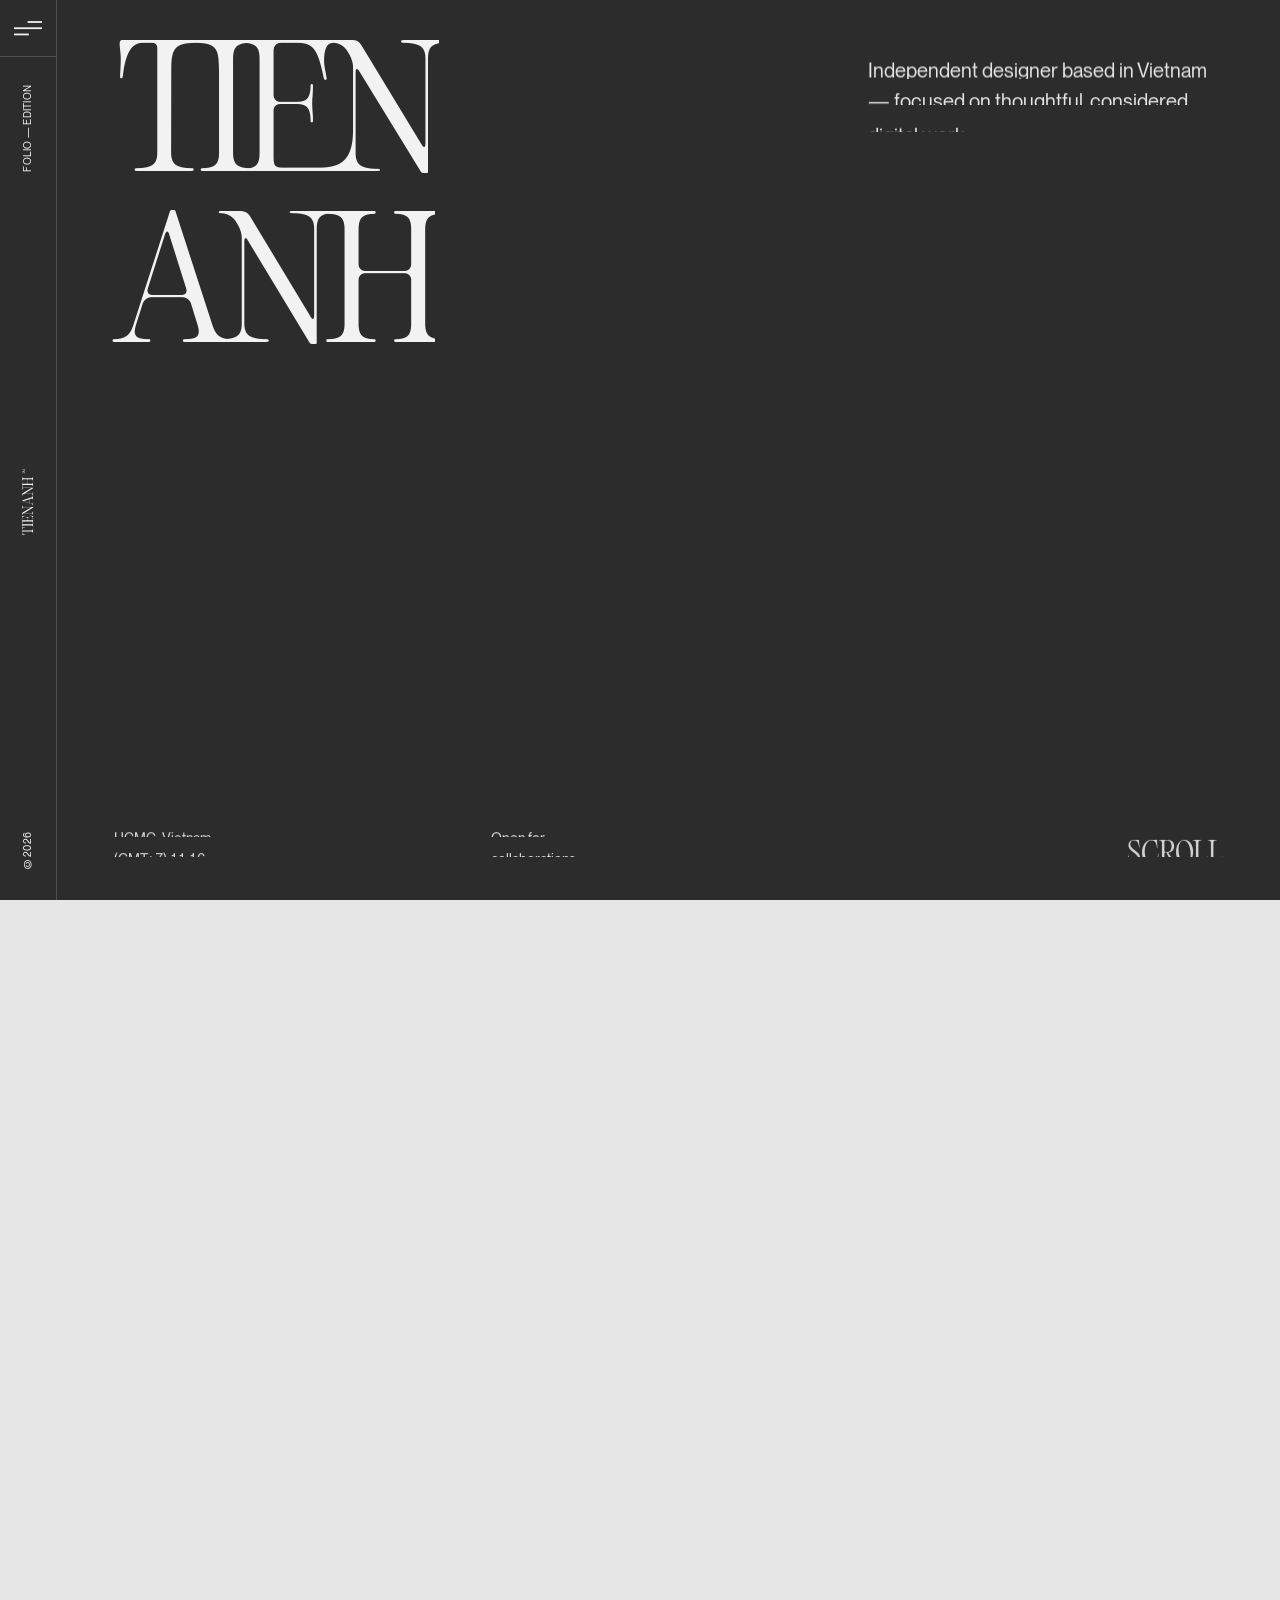
==== index.html @ 70df1e2d "Initial commit: Tien Anh monochrome portfolio" ====
<!DOCTYPE html><html lang="en"> <head><meta charset="UTF-8"><meta name="viewport" content="width=device-width"><link rel="icon" type="image/png" href="/_astro/favicon.Dzio11Ed.png"><meta name="description" content="Independent designer crafting digital products, brand experiences, and thoughtful interactions."><meta property="og:title" content="Tien Anh ─ Independent Designer"><meta property="og:description" content="Independent designer crafting digital products, brand experiences, and thoughtful interactions."><meta property="og:image" content="/_astro/social-share.6vvvIo3Z.png"><meta property="og:type" content="website"><meta name="twitter:card" content="summary_large_image"><meta name="twitter:title" content="Tien Anh ─ Independent Designer"><meta name="twitter:description" content="Independent designer crafting digital products, brand experiences, and thoughtful interactions."><meta name="twitter:image" content="/_astro/social-share.6vvvIo3Z.png"><meta name="generator" content="Astro v6.3.1"><title>Tien Anh ─ Independent Designer</title><script>
      if ("scrollRestoration" in history) {
        history.scrollRestoration = "manual";
      }
      window.scrollTo(0, 0);
    </script><style>@media(min-width:768px){[data-astro-cid-p35cuy7o][data-work-image]{will-change:transform,opacity}[data-astro-cid-p35cuy7o][data-work-item-arrow]{transform:translate(calc(-1 * var(--scale)),calc(1 * var(--scale))) scale(.6);transform-origin:left bottom;transition:opacity .3s ease-out,transform .45s cubic-bezier(.22,1,.36,1);will-change:transform,opacity}[data-astro-cid-p35cuy7o][data-work-item-index]:is(:hover,:focus-within) [data-astro-cid-p35cuy7o][data-work-item-arrow]{opacity:1!important;transform:translate(0) scale(1)}}[data-section=loading] [data-name-line-text]>.word:first-child{margin:-.18em -.24em -.24em -.18em;padding:.18em .24em .24em .18em}
</style>
<link rel="stylesheet" href="/_astro/global.BvueZpQ-.css">
<style>@media(min-width:768px)and (max-width:1024px)and (orientation:portrait){.tablet-orientation-notice[data-astro-cid-ggzamrjs]{display:flex}}
</style></head> <body class="overflow-x-hidden antialiased"> <!-- Figma Header - Mobile 390×64 (node 1366:1935); desktop rail unchanged at md: --><header class="fixed z-[110] opacity-0 inset-x-0 top-0 flex w-full flex-row items-center justify-between border-b border-(--header-border) bg-(--header-bg) text-(--header-text) px-5 py-4 md:inset-x-auto md:inset-y-0 md:left-0 md:right-auto md:bottom-0 md:w-16 md:flex-col md:items-center md:justify-start md:px-0 md:py-0 md:border-b-0 md:border-r" style="--header-bg: transparent; --header-text: #f2f2f2; --header-border: #505050" data-intro-header aria-label="Global site header"> <div class="pointer-events-none absolute -bottom-px left-0 z-10 h-px w-full origin-left bg-[#8A8178] will-change-transform md:top-0 md:bottom-auto md:h-dvh md:w-[calc(0.3_*_var(--scale))] md:origin-top" data-header-scroll-progress aria-hidden="true"></div> <a href="/" class="block w-15 shrink-0 text-(--header-text) md:hidden" aria-label="Back to home"> <svg class="block w-full" viewBox="0 0 60 27" fill="none" xmlns="http://www.w3.org/2000/svg"> <path d="M55.0061 1.0515C54.9777 0.987125 54.9386 0.954936 54.889 0.954936C54.8464 0.954936 54.8251 0.987125 54.8251 1.0515V3.62661C54.8251 4.03434 54.8854 4.30973 55.0061 4.45279C55.1339 4.5887 55.3255 4.65665 55.5811 4.65665C55.645 4.65665 55.6769 4.68169 55.6769 4.73176C55.6769 4.79614 55.645 4.82833 55.5811 4.82833C55.4178 4.82833 55.2439 4.8176 55.0593 4.79614C54.9032 4.78183 54.7931 4.77468 54.7292 4.77468C54.6653 4.77468 54.5482 4.78183 54.3779 4.79614C54.2004 4.8176 54.03 4.82833 53.8667 4.82833C53.8029 4.82833 53.7709 4.79614 53.7709 4.73176C53.7709 4.67454 53.8029 4.64592 53.8667 4.64592C54.1294 4.64592 54.3211 4.57797 54.4417 4.44206C54.5695 4.30615 54.6334 4.03434 54.6334 3.62661V0.997854C54.6334 0.718884 54.5908 0.522175 54.5056 0.407726C54.4275 0.293276 54.2891 0.236051 54.0904 0.236051L52.8445 0.236051C52.6813 0.236051 52.5996 0.346925 52.5996 0.56867V3.61588C52.5925 4.0236 52.6635 4.299 52.8126 4.44206C52.9688 4.57797 53.203 4.64592 53.5154 4.64592C53.5934 4.64592 53.6325 4.67454 53.6325 4.73176C53.6325 4.79614 53.5934 4.82833 53.5154 4.82833C53.3166 4.82833 53.1036 4.8176 52.8765 4.79614C52.6067 4.78183 52.4293 4.77468 52.3441 4.77468H52.2483C52.1418 4.77468 51.9324 4.78183 51.62 4.79614C51.2793 4.81044 51.0308 4.8176 50.8747 4.8176C50.7824 4.8176 50.7362 4.78898 50.7362 4.73176C50.7362 4.67454 50.7788 4.64592 50.864 4.64592C51.2402 4.64592 51.5171 4.57797 51.6946 4.44206C51.872 4.299 51.9608 4.0236 51.9608 3.61588V0.56867C51.9608 0.461374 51.9395 0.379114 51.8969 0.321889C51.8543 0.264664 51.7904 0.236051 51.7052 0.236051L50.9385 0.236051C50.7256 0.236051 50.5659 0.343348 50.4594 0.55794C50.36 0.772532 50.2606 1.13376 50.1612 1.64163C50.1541 1.71316 50.1187 1.74893 50.0548 1.74893C50.0122 1.74893 49.9944 1.70243 50.0015 1.60944L50.0228 1.38412C50.037 1.26967 50.0512 1.10873 50.0654 0.901288L50.0548 0.504292C50.0477 0.439914 50.0441 0.350501 50.0441 0.236051C50.0441 0.178827 50.0583 0.128755 50.0867 0.0858367C50.1151 0.0357653 50.1541 0.0107297 50.2038 0.0107297C50.2535 0.0107297 50.3423 0.0178831 50.47 0.0321891C50.6262 0.0464955 50.7753 0.0536484 50.9173 0.0536484L54.9954 0.0536484C55.1019 0.0536484 55.1871 0.0751082 55.251 0.118027C55.322 0.153792 55.3788 0.232476 55.4214 0.354078L56.795 3.92704C56.8021 3.96281 56.8304 3.98069 56.8801 3.98069C56.9156 3.98069 56.944 3.96638 56.9653 3.93777L58.4454 0.332619C58.4951 0.21817 58.5377 0.143062 58.5732 0.107297C58.6158 0.0715315 58.6832 0.0536484 58.7755 0.0536484L58.9458 0.0536484C59.0168 0.0536484 59.1659 0.0464955 59.3931 0.0321891C59.5634 0.0107297 59.7338 0 59.9042 0C59.9397 0 59.9645 0.00715298 59.9787 0.0214594C59.9929 0.0286124 60 0.0500713 60 0.0858367C60 0.143061 59.9716 0.171674 59.9148 0.171674C59.6522 0.171674 59.457 0.243205 59.3292 0.386266C59.2085 0.522175 59.1482 0.793992 59.1482 1.20172V3.62661C59.1482 4.03434 59.2085 4.30973 59.3292 4.45279C59.457 4.5887 59.6522 4.65665 59.9148 4.65665C59.9716 4.65665 60 4.68169 60 4.73176C60 4.76753 59.9929 4.79256 59.9787 4.80687C59.9645 4.82117 59.9397 4.82833 59.9042 4.82833C59.7409 4.82833 59.567 4.8176 59.3824 4.79614C59.1553 4.78183 59.0097 4.77468 58.9458 4.77468H58.7009C58.63 4.77468 58.4809 4.78183 58.2537 4.79614C58.0834 4.8176 57.913 4.82833 57.7426 4.82833C57.7071 4.82833 57.6823 4.82117 57.6681 4.80687C57.6539 4.79256 57.6468 4.76753 57.6468 4.73176C57.6468 4.67454 57.6752 4.64592 57.732 4.64592C57.9946 4.64592 58.1863 4.57797 58.307 4.44206C58.4347 4.30615 58.4986 4.03434 58.4986 3.62661V1.0515C58.4986 0.994278 58.4809 0.965666 58.4454 0.965666C58.4099 0.965666 58.378 0.994278 58.3496 1.0515L56.7311 4.91416C56.7098 4.97139 56.6707 5 56.6139 5C56.5642 5 56.5287 4.97139 56.5075 4.91416L55.0061 1.0515Z" fill="currentColor"></path> <path d="M6.208 25.824Q4.832 25.920 3.488 25.920Q3.200 25.920 3.088 25.856Q2.976 25.792 2.976 25.632Q2.976 25.376 3.456 25.376Q5.504 25.376 6.496 24.768Q7.488 24.160 7.488 22.336L7.488 1.664Q7.488 1.152 7.232 0.880Q6.976 0.608 6.528 0.608L4.544 0.608Q2.848 0.608 1.920 2.256Q0.992 3.904 0.640 7.072Q0.608 7.328 0.544 7.440Q0.480 7.552 0.320 7.552Q0.160 7.552 0.128 7.440Q0.096 7.328 0.096 7.072Q0.096 6.752 0.160 5.728Q0.224 4.512 0.224 3.712Q0.224 2.912 0.064 1.632Q0.000 0.928 0.000 0.768Q0.000 0.000 0.480 0.000Q0.896 0.000 1.792 0.064Q3.520 0.160 3.808 0.160L13.920 0.160Q14.208 0.160 15.936 0.064Q16.832 0.000 17.248 0.000Q17.728 0.000 17.728 0.768Q17.728 0.928 17.664 1.632Q17.504 2.912 17.504 3.712Q17.504 4.512 17.568 5.728Q17.632 6.752 17.632 7.072L17.632 7.232Q17.632 7.552 17.408 7.552Q17.248 7.552 17.184 7.440Q17.120 7.328 17.088 7.072Q16.736 3.904 15.824 2.256Q14.912 0.608 13.216 0.608L11.232 0.608Q10.784 0.608 10.528 0.880Q10.272 1.152 10.272 1.664L10.240 22.336Q10.240 24.160 11.216 24.784Q12.192 25.408 14.272 25.408Q14.528 25.408 14.624 25.456Q14.720 25.504 14.720 25.664Q14.720 25.792 14.608 25.856Q14.496 25.920 14.240 25.920Q12.896 25.920 11.456 25.824Q9.792 25.760 9.184 25.760L8.544 25.760Q7.936 25.760 6.208 25.824Z" fill="currentColor"></path> <path d="M17.440 25.376Q18.912 25.376 19.824 24.800Q20.736 24.224 21.280 22.496L28.544 -0.128Q28.672 -0.352 28.864 -0.352L29.312 -0.352Q29.568 -0.352 29.632 -0.128L36.960 22.496Q37.504 24.224 38.352 24.800Q39.200 25.376 40.544 25.376Q40.704 25.376 40.768 25.424Q40.832 25.472 40.832 25.632Q40.832 25.920 40.512 25.920Q39.680 25.920 38.816 25.824Q37.664 25.760 37.312 25.760L36.000 25.760Q35.488 25.760 33.952 25.824Q32.704 25.920 31.552 25.920Q31.296 25.920 31.200 25.856Q31.104 25.792 31.104 25.632Q31.104 25.376 31.520 25.376Q32.928 25.376 33.600 25.056Q34.272 24.736 34.272 23.840Q34.272 23.360 34.016 22.496L32.736 18.368Q32.576 17.792 32.064 17.424Q31.552 17.056 30.976 17.056L24.896 17.056Q24.288 17.056 23.792 17.424Q23.296 17.792 23.104 18.368L21.792 22.496Q21.536 23.360 21.536 23.840Q21.536 24.736 22.192 25.056Q22.848 25.376 24.256 25.376Q24.480 25.376 24.560 25.424Q24.640 25.472 24.640 25.632Q24.640 25.920 24.224 25.920Q23.648 25.920 22.432 25.856Q21.472 25.760 20.480 25.760Q19.680 25.760 18.912 25.856Q17.888 25.920 17.472 25.920Q17.280 25.920 17.200 25.856Q17.120 25.792 17.120 25.632Q17.120 25.376 17.440 25.376ZM24.064 15.680Q24.064 16.096 24.336 16.336Q24.608 16.576 25.088 16.576L30.816 16.576Q31.296 16.576 31.568 16.336Q31.840 16.096 31.840 15.680Q31.840 15.552 31.776 15.296L28.384 4.512Q28.256 3.936 27.968 3.936Q27.744 3.936 27.552 4.512L24.128 15.296Z" fill="currentColor"></path> </svg> </a> <button id="menu-toggle" type="button" disabled class="flex shrink-0 cursor-pointer items-center justify-center outline-none enabled:hover:opacity-80 md:h-16 md:w-full md:border-b md:border-(--header-border)" aria-expanded="false" aria-controls="fullscreen-menu" aria-label="Open menu"> <svg class="size-8" viewBox="0 0 32 32" fill="none" xmlns="http://www.w3.org/2000/svg" aria-hidden="true"> <rect y="15" width="32" height="2" fill="currentColor"></rect> <rect data-menu-icon-bar="lower" x="0" y="22" width="16" height="2" fill="currentColor"></rect> <rect data-menu-icon-bar="upper" x="16" y="8" width="16" height="2" fill="currentColor"></rect> </svg> </button> <div class="hidden flex-1 flex-col items-center justify-between py-6 md:flex md:py-8"> <p class="vt-rl vt-reading-up text-[calc(1_*_var(--scale))] uppercase tracking-wide md:text-[calc(1.1_*_var(--scale))]">
Folio — Edition
</p> <a href="/" class="block w-[calc(1.33_*_var(--scale))] shrink-0 text-(--header-text)" aria-label="Back to home"> <svg class="block w-full" viewBox="0 0 14 79" fill="none" xmlns="http://www.w3.org/2000/svg"> <path d="M1.1866 2.9957C1.11582 3.02764 1.10295 3.10428 1.1866 3.10428L2.73084 3.10428C3.25201 3.10428 3.34853 2.93182 3.34853 2.65078C3.34853 2.61245 3.3614 2.5933 3.39357 2.5933C3.43861 2.5933 3.45148 2.61245 3.45148 2.65078C3.45148 2.80408 3.42574 3.01486 3.41931 3.16177C3.42574 3.31507 3.45148 3.52585 3.45148 3.67915C3.45148 3.71747 3.43861 3.73664 3.39357 3.73664C3.3614 3.73664 3.3421 3.71747 3.3421 3.67915C3.3421 3.3981 3.25201 3.21926 2.73084 3.21926L1.15443 3.21926C0.819843 3.21926 0.697591 3.30229 0.697591 3.54501L0.697591 4.29234C0.697591 4.39454 0.774803 4.43925 0.897055 4.43925L2.7244 4.43925C3.24558 4.44564 3.3421 4.22846 3.3421 3.88993C3.3421 3.83883 3.35496 3.81968 3.39357 3.81968C3.43218 3.81968 3.45148 3.83883 3.45148 3.88993C3.45148 4.1071 3.41931 4.4137 3.41931 4.59255L3.41931 4.65003C3.41931 4.86081 3.44504 5.21851 3.44504 5.47401C3.44504 5.53149 3.43218 5.55704 3.39357 5.55704C3.35496 5.55704 3.3421 5.53149 3.3421 5.48039C3.3421 5.0716 3.24558 4.82249 2.7244 4.82249L0.897055 4.82249C0.774803 4.82249 0.697591 4.8736 0.697591 4.97579L0.697591 5.43568C0.697591 5.71673 1.00644 5.79977 1.54049 5.90197C1.58553 5.90835 1.60483 5.92751 1.60483 5.96584C1.60483 5.99777 1.57909 6.00416 1.52118 5.99778C1.37963 5.985 1.25738 5.96584 1.09652 5.95945C0.942095 5.95945 0.80054 5.97223 0.697591 5.97223C0.633248 5.97223 0.562471 5.94029 0.562471 5.87641C0.562471 5.75505 0.588208 5.65286 0.588208 5.44846L0.588208 3.00209C0.588208 2.88711 0.613945 2.80407 0.768369 2.74659L2.911 1.92261C2.95604 1.90984 2.95604 1.84596 2.91743 1.82042L0.7555 0.932569C0.626814 0.875082 0.588208 0.849527 0.588208 0.734554L0.588208 0.632359C0.588208 0.485449 0.556036 0.229953 0.556036 0.0574938C0.556036 0.0127817 0.568905 5.81325e-07 0.607511 5.79637e-07C0.646117 5.7795e-07 0.658985 0.0127832 0.658985 0.051108C0.658985 0.338541 0.7555 0.510996 1.27668 0.510996L2.73084 0.510996C3.25201 0.510996 3.34853 0.338541 3.34853 0.0511079C3.34853 0.012783 3.3614 4.59261e-07 3.39357 4.57855e-07C3.43861 4.55886e-07 3.45148 0.0127816 3.45148 0.0574937C3.45148 0.236341 3.41931 0.485449 3.41931 0.632359L3.41931 0.779266C3.41931 0.926176 3.45148 1.18167 3.45148 1.35413C3.45148 1.39884 3.43861 1.41162 3.39357 1.41162C3.3614 1.41162 3.3421 1.39884 3.3421 1.36052C3.3421 1.07947 3.25201 0.900629 2.73084 0.900629L1.1866 0.900629C1.12226 0.900629 1.10939 0.951728 1.1866 0.990052L3.50295 1.96094C3.57373 1.99287 3.57373 2.06952 3.50295 2.09507L1.1866 2.9957Z" fill="currentColor"></path> <path d="M13.088 74.836Q13.136 75.524 13.136 76.196Q13.136 76.340 13.104 76.396Q13.072 76.452 12.992 76.452Q12.864 76.452 12.864 76.212Q12.864 75.188 12.560 74.692Q12.256 74.196 11.344 74.196L1.008 74.196Q0.752 74.196 0.616 74.324Q0.480 74.452 0.480 74.676L0.480 75.668Q0.480 76.516 1.304 76.980Q2.128 77.444 3.712 77.620Q3.840 77.636 3.896 77.668Q3.952 77.700 3.952 77.780Q3.952 77.860 3.896 77.876Q3.840 77.892 3.712 77.892Q3.552 77.892 3.040 77.860Q2.432 77.828 2.032 77.828Q1.632 77.828 0.992 77.908Q0.640 77.940 0.560 77.940Q0.176 77.940 0.176 77.700Q0.176 77.492 0.208 77.044Q0.256 76.180 0.256 76.036L0.256 70.980Q0.256 70.836 0.208 69.972Q0.176 69.524 0.176 69.316Q0.176 69.076 0.560 69.076Q0.640 69.076 0.992 69.108Q1.632 69.188 2.032 69.188Q2.432 69.188 3.040 69.156Q3.552 69.124 3.712 69.124L3.792 69.124Q3.952 69.124 3.952 69.236Q3.952 69.316 3.896 69.348Q3.840 69.380 3.712 69.396Q2.128 69.572 1.304 70.028Q0.480 70.484 0.480 71.332L0.480 72.324Q0.480 72.548 0.616 72.676Q0.752 72.804 1.008 72.804L11.344 72.820Q12.256 72.820 12.568 72.332Q12.880 71.844 12.880 70.804Q12.880 70.676 12.904 70.628Q12.928 70.580 13.008 70.580Q13.072 70.580 13.104 70.636Q13.136 70.692 13.136 70.820Q13.136 71.492 13.088 72.212Q13.056 73.044 13.056 73.348L13.056 73.668Q13.056 73.972 13.088 74.836Z" fill="currentColor"></path> <path d="M0.432 68.500Q0.432 68.612 0.400 68.652Q0.368 68.692 0.304 68.692Q0.224 68.692 0.200 68.644Q0.176 68.596 0.176 68.484Q0.176 67.940 0.224 67.364Q0.256 66.660 0.256 66.420L0.256 65.908Q0.256 65.668 0.224 64.964Q0.176 64.388 0.176 63.844Q0.176 63.636 0.304 63.636Q0.432 63.636 0.432 63.828Q0.432 64.660 0.744 65.068Q1.056 65.476 1.968 65.476L11.344 65.476Q12.256 65.476 12.568 65.076Q12.880 64.676 12.880 63.828Q12.880 63.636 13.008 63.636Q13.088 63.652 13.112 63.692Q13.136 63.732 13.136 63.844Q13.136 64.388 13.088 64.964Q13.056 65.668 13.056 65.908L13.056 66.420Q13.056 66.660 13.088 67.364Q13.136 67.940 13.136 68.484Q13.136 68.612 13.104 68.652Q13.072 68.692 12.992 68.692Q12.864 68.692 12.864 68.500Q12.864 67.668 12.560 67.268Q12.256 66.868 11.344 66.868L1.968 66.868Q1.056 66.868 0.744 67.268Q0.432 67.668 0.432 68.500Z" fill="currentColor"></path> <path d="M13.104 56.468Q13.056 57.284 13.056 57.524L13.056 61.716Q13.056 61.956 13.088 62.660Q13.136 63.236 13.136 63.780Q13.136 63.908 13.104 63.948Q13.072 63.988 12.992 63.988Q12.864 63.988 12.864 63.796Q12.864 62.964 12.560 62.564Q12.256 62.164 11.344 62.164L1.968 62.164Q1.056 62.164 0.744 62.564Q0.432 62.964 0.432 63.796Q0.432 63.908 0.400 63.948Q0.368 63.988 0.304 63.988Q0.224 63.988 0.200 63.940Q0.176 63.892 0.176 63.780Q0.176 63.236 0.224 62.660Q0.256 61.956 0.256 61.716L0.256 57.444Q0.256 57.188 0.208 56.516Q0.176 56.196 0.176 56.116Q0.176 55.908 0.280 55.836Q0.384 55.764 0.592 55.764L1.360 55.764Q1.904 55.764 2.160 55.748Q2.608 55.716 3.120 55.628Q3.632 55.540 3.776 55.508L3.872 55.492Q4.032 55.492 4.032 55.620Q4.032 55.748 3.792 55.796Q2.432 56.084 1.744 56.372Q1.056 56.660 0.768 57.108Q0.480 57.556 0.480 58.324L0.480 60.004Q0.480 60.388 0.696 60.580Q0.912 60.772 1.280 60.772L5.568 60.772Q5.872 60.772 6.064 60.588Q6.256 60.404 6.256 60.132L6.256 58.468Q6.256 57.652 5.856 57.372Q5.456 57.092 4.624 57.092Q4.432 57.092 4.432 56.980Q4.432 56.900 4.480 56.876Q4.528 56.852 4.640 56.852Q4.928 56.852 5.568 56.884Q5.968 56.932 6.368 56.932Q6.608 56.932 7.120 56.900Q7.648 56.852 8.112 56.852Q8.224 56.852 8.264 56.876Q8.304 56.900 8.304 56.980Q8.304 57.092 8.112 57.092Q7.280 57.092 6.880 57.372Q6.480 57.652 6.480 58.468L6.480 60.084Q6.480 60.388 6.656 60.580Q6.832 60.772 7.104 60.772L11.840 60.772Q12.416 60.772 12.616 60.604Q12.816 60.436 12.816 59.908L12.816 58.276Q12.816 57.572 12.536 57.108Q12.256 56.644 11.544 56.220Q10.832 55.796 9.360 55.188Q9.104 55.092 9.104 54.996Q9.104 54.884 9.216 54.884Q9.264 54.884 9.360 54.916L9.968 55.108Q10.096 55.156 10.304 55.220Q10.512 55.284 10.832 55.380Q11.392 55.540 11.800 55.596Q12.208 55.652 12.720 55.652Q12.928 55.652 13.032 55.724Q13.136 55.796 13.136 55.988Q13.136 56.116 13.104 56.468Z" fill="currentColor"></path> <path d="M13.216 45.684L3.120 51.844Q2.896 51.956 2.896 52.068Q2.896 52.196 3.216 52.196L11.344 52.196Q12.256 52.196 12.568 51.668Q12.880 51.140 12.880 50.020Q12.880 49.764 13.008 49.764Q13.136 49.764 13.136 50.036Q13.136 50.628 13.088 51.284Q13.056 51.988 13.056 52.324Q13.056 52.596 13.088 53.204Q13.136 53.796 13.136 54.372Q13.136 54.500 13.104 54.556Q13.072 54.612 12.992 54.612Q12.864 54.612 12.864 54.388Q12.864 53.396 12.560 52.924Q12.256 52.452 11.344 52.452L2.864 52.452Q2.576 52.452 2.224 52.556Q1.872 52.660 1.616 52.820L1.264 53.028Q0.880 53.268 0.656 53.684Q0.432 54.100 0.432 54.548Q0.432 54.660 0.408 54.700Q0.384 54.740 0.320 54.740Q0.176 54.740 0.176 54.532Q0.176 54.052 0.208 53.348Q0.240 52.836 0.240 52.532Q0.272 52.180 0.400 51.972Q0.528 51.764 0.848 51.572L10.640 45.604Q10.864 45.476 10.864 45.380Q10.864 45.252 10.528 45.252L1.968 45.252Q1.056 45.252 0.744 45.780Q0.432 46.308 0.432 47.428Q0.432 47.684 0.304 47.684Q0.176 47.684 0.176 47.412Q0.176 47.076 0.208 46.308Q0.256 45.700 0.256 45.108Q0.256 44.660 0.208 44.212Q0.176 43.604 0.176 43.364Q0.176 43.156 0.304 43.156Q0.432 43.156 0.432 43.348Q0.432 44.180 0.744 44.588Q1.056 44.996 1.968 44.996L13.200 44.996Q13.312 44.996 13.312 45.108L13.312 45.492Q13.312 45.588 13.216 45.684Z" fill="currentColor"></path> <path d="M12.864 43.284Q12.864 42.548 12.576 42.092Q12.288 41.636 11.424 41.364L0.112 37.732Q0.000 37.668 0.000 37.572L0.000 37.348Q0.000 37.220 0.112 37.188L11.424 33.524Q12.288 33.252 12.576 32.828Q12.864 32.404 12.864 31.732Q12.864 31.652 12.888 31.620Q12.912 31.588 12.992 31.588Q13.136 31.588 13.136 31.748Q13.136 32.164 13.088 32.596Q13.056 33.172 13.056 33.348L13.056 34.004Q13.056 34.260 13.088 35.028Q13.136 35.652 13.136 36.228Q13.136 36.356 13.104 36.404Q13.072 36.452 12.992 36.452Q12.864 36.452 12.864 36.244Q12.864 35.540 12.704 35.204Q12.544 34.868 12.096 34.868Q11.856 34.868 11.424 34.996L9.360 35.636Q9.072 35.716 8.888 35.972Q8.704 36.228 8.704 36.516L8.704 39.556Q8.704 39.860 8.888 40.108Q9.072 40.356 9.360 40.452L11.424 41.108Q11.856 41.236 12.096 41.236Q12.544 41.236 12.704 40.908Q12.864 40.580 12.864 39.876Q12.864 39.764 12.888 39.724Q12.912 39.684 12.992 39.684Q13.136 39.684 13.136 39.892Q13.136 40.180 13.104 40.788Q13.056 41.268 13.056 41.764Q13.056 42.164 13.104 42.548Q13.136 43.060 13.136 43.268Q13.136 43.364 13.104 43.404Q13.072 43.444 12.992 43.444Q12.864 43.444 12.864 43.284ZM8.016 39.972Q8.224 39.972 8.344 39.836Q8.464 39.700 8.464 39.460L8.464 36.596Q8.464 36.356 8.344 36.220Q8.224 36.084 8.016 36.084Q7.952 36.084 7.824 36.116L2.432 37.812Q2.144 37.876 2.144 38.020Q2.144 38.132 2.432 38.228L7.824 39.940Z" fill="currentColor"></path> <path d="M13.216 22.916L3.120 29.076Q2.896 29.188 2.896 29.300Q2.896 29.428 3.216 29.428L11.344 29.428Q12.256 29.428 12.568 28.900Q12.880 28.372 12.880 27.252Q12.880 26.996 13.008 26.996Q13.136 26.996 13.136 27.268Q13.136 27.860 13.088 28.516Q13.056 29.220 13.056 29.556Q13.056 29.828 13.088 30.436Q13.136 31.028 13.136 31.604Q13.136 31.732 13.104 31.788Q13.072 31.844 12.992 31.844Q12.864 31.844 12.864 31.620Q12.864 30.628 12.560 30.156Q12.256 29.684 11.344 29.684L2.864 29.684Q2.576 29.684 2.224 29.788Q1.872 29.892 1.616 30.052L1.264 30.260Q0.880 30.500 0.656 30.916Q0.432 31.332 0.432 31.780Q0.432 31.892 0.408 31.932Q0.384 31.972 0.320 31.972Q0.176 31.972 0.176 31.764Q0.176 31.284 0.208 30.580Q0.240 30.068 0.240 29.764Q0.272 29.412 0.400 29.204Q0.528 28.996 0.848 28.804L10.640 22.836Q10.864 22.708 10.864 22.612Q10.864 22.484 10.528 22.484L1.968 22.484Q1.056 22.484 0.744 23.012Q0.432 23.540 0.432 24.660Q0.432 24.916 0.304 24.916Q0.176 24.916 0.176 24.644Q0.176 24.308 0.208 23.540Q0.256 22.932 0.256 22.340Q0.256 21.892 0.208 21.444Q0.176 20.836 0.176 20.596Q0.176 20.388 0.304 20.388Q0.432 20.388 0.432 20.580Q0.432 21.412 0.744 21.820Q1.056 22.228 1.968 22.228L13.200 22.228Q13.312 22.228 13.312 22.340L13.312 22.724Q13.312 22.820 13.216 22.916Z" fill="currentColor"></path> <path d="M0.432 13.780Q0.432 13.956 0.320 13.956Q0.240 13.956 0.208 13.916Q0.176 13.876 0.176 13.764Q0.176 13.268 0.224 12.724Q0.256 12.084 0.256 11.860L0.256 11.316Q0.256 11.060 0.224 10.356Q0.176 9.780 0.176 9.236Q0.176 9.124 0.200 9.084Q0.224 9.044 0.304 9.044Q0.368 9.044 0.400 9.084Q0.432 9.124 0.432 9.236Q0.432 10.068 0.744 10.468Q1.056 10.868 1.968 10.868L11.344 10.868Q12.256 10.868 12.568 10.468Q12.880 10.068 12.880 9.236Q12.880 9.124 12.904 9.084Q12.928 9.044 13.008 9.044Q13.088 9.044 13.112 9.092Q13.136 9.140 13.136 9.252Q13.136 9.796 13.088 10.372Q13.056 11.076 13.056 11.316L13.056 11.860Q13.056 12.100 13.088 12.740Q13.136 13.268 13.136 13.764Q13.136 13.876 13.104 13.916Q13.072 13.956 12.992 13.956Q12.864 13.956 12.864 13.780Q12.864 12.996 12.560 12.628Q12.256 12.260 11.344 12.260L7.008 12.260Q6.720 12.260 6.528 12.452Q6.336 12.644 6.336 12.948L6.336 16.804Q6.336 17.108 6.528 17.300Q6.720 17.492 7.008 17.492L11.344 17.492Q12.256 17.492 12.568 17.124Q12.880 16.756 12.880 15.972Q12.880 15.796 12.992 15.796Q13.072 15.796 13.104 15.836Q13.136 15.876 13.136 15.988Q13.136 16.468 13.088 17.028Q13.056 17.668 13.056 17.892L13.056 18.436Q13.056 18.676 13.088 19.380Q13.136 19.956 13.136 20.500Q13.136 20.628 13.104 20.668Q13.072 20.708 12.992 20.708Q12.864 20.708 12.864 20.516Q12.864 19.684 12.560 19.284Q12.256 18.884 11.344 18.884L1.968 18.884Q1.056 18.884 0.744 19.284Q0.432 19.684 0.432 20.516Q0.432 20.628 0.400 20.668Q0.368 20.708 0.304 20.708Q0.224 20.708 0.200 20.660Q0.176 20.612 0.176 20.500Q0.176 19.956 0.224 19.380Q0.256 18.676 0.256 18.436L0.256 17.892Q0.256 17.652 0.224 17.012Q0.176 16.484 0.176 15.988Q0.176 15.876 0.200 15.836Q0.224 15.796 0.304 15.796Q0.432 15.796 0.432 15.972Q0.432 16.740 0.744 17.116Q1.056 17.492 1.968 17.492L5.408 17.492Q5.712 17.492 5.904 17.300Q6.096 17.108 6.096 16.804L6.096 12.948Q6.096 12.644 5.904 12.452Q5.712 12.260 5.408 12.260L1.968 12.260Q1.056 12.260 0.744 12.628Q0.432 12.996 0.432 13.780Z" fill="currentColor"></path> </svg> </a> <p class="vt-rl vt-reading-up text-[calc(1_*_var(--scale))] uppercase tracking-wide md:text-[calc(1.1_*_var(--scale))]">
© 2026 </p> </div> </header> <script type="module" src="/_astro/Header.astro_astro_type_script_index_0_lang.-_d_Djl9.js"></script> <dialog id="fullscreen-menu" class="fixed inset-0 z-[90] m-0 h-dvh max-h-none w-full max-w-none border-0 bg-transparent p-0 backdrop:bg-transparent open:flex open:flex-col" aria-label="Site navigation" aria-modal="true"> <div data-menu-reveal class="relative flex min-h-0 min-w-0 flex-1 flex-col bg-[#2e2b28] text-[#faf9f6]"> <!-- Figma Menu mobile (1334:1531): close lives in fixed Header; desktop keeps text control --> <button type="button" class="absolute right-4 top-8 hidden font-serif-2 text-[calc(3.2_*_var(--scale))] font-normal uppercase leading-none opacity-0 outline-none hover:opacity-80 md:block md:right-16 md:top-(--vg) md:text-[3.6vh] cursor-pointer" data-menu-close data-reveal-line aria-label="Close menu">
Close
</button> <!-- Mobile band: px-5, pt below 64px header + 32px (Figma Section 1334:1538); desktop uses absolute rails --> <div class="flex min-h-0 flex-1 flex-col px-5 pt-24 pb-5 md:contents md:p-0"> <div class="flex min-h-0 flex-1 flex-col justify-between md:contents"> <nav class="flex flex-col gap-6 md:absolute md:left-32 md:top-(--vg) xl:gap-[3.6vh]" aria-label="Primary"> <a class="group flex items-center gap-5 text-[#faf9f6] opacity-25 outline-none hover:opacity-90 data-[nav-active=true]:opacity-100 xl:gap-6 text-[calc(6.8*var(--scale))] md:text-[min(20vh,15vw)]" href="/" data-nav-item> <span class="w-6 shrink-0 font-serif text-[0.3em] font-normal leading-[1.2] opacity-0 md:w-auto" data-reveal-line> 01. </span> <span class="relative inline-block"> <span class="font-serif font-normal uppercase leading-[0.9] opacity-0 md:tracking-[-0.04em]" data-reveal-line> Home </span>  </span> </a><a class="group flex items-center gap-5 text-[#faf9f6] opacity-25 outline-none hover:opacity-90 data-[nav-active=true]:opacity-100 xl:gap-6 text-[calc(6.8*var(--scale))] md:text-[min(20vh,15vw)]" href="/about" data-nav-item> <span class="w-6 shrink-0 font-serif text-[0.3em] font-normal leading-[1.2] opacity-0 md:w-auto" data-reveal-line> 02. </span> <span class="relative inline-block"> <span class="font-serif font-normal uppercase leading-[0.9] opacity-0 md:tracking-[-0.04em]" data-reveal-line> About </span>  </span> </a><a class="group flex items-center gap-5 text-[#faf9f6] opacity-25 outline-none hover:opacity-90 data-[nav-active=true]:opacity-100 xl:gap-6 text-[calc(6.8*var(--scale))] md:text-[min(20vh,15vw)]" href="/works" data-nav-item> <span class="w-6 shrink-0 font-serif text-[0.3em] font-normal leading-[1.2] opacity-0 md:w-auto" data-reveal-line> 03. </span> <span class="relative inline-block"> <span class="font-serif font-normal uppercase leading-[0.9] opacity-0 md:tracking-[-0.04em]" data-reveal-line> Works </span>  </span> </a><a class="group flex items-center gap-5 text-[#faf9f6] opacity-25 outline-none hover:opacity-90 data-[nav-active=true]:opacity-100 xl:gap-6 text-[calc(6.8*var(--scale))] md:text-[min(20vh,15vw)]" href="https://wa.me/84559026262" target="_blank" rel="noreferrer" data-nav-item> <span class="w-6 shrink-0 font-serif text-[0.3em] font-normal leading-[1.2] opacity-0 md:w-auto" data-reveal-line> 04. </span> <span class="relative inline-block"> <span class="font-serif font-normal uppercase leading-[0.9] opacity-0 md:tracking-[-0.04em]" data-reveal-line> Contact </span>  </span> </a> </nav> <div class="flex flex-wrap gap-6 border-t border-[#5f5a54] pt-5 text-sm font-medium leading-[1.2] md:absolute md:bottom-(--vg) md:right-16 md:border-0 md:pt-0 md:text-[1.8vh]"> <a class="to-link-underline opacity-0 outline-none" href="https://www.instagram.com/rieltieanh/" aria-label="Instagram" target="_blank" rel="noreferrer" data-to-link-underline data-social-link data-reveal-line> Instagram </a><a class="to-link-underline opacity-0 outline-none" href="https://www.facebook.com/jonodesignvietnam" aria-label="Facebook Own Agency" target="_blank" rel="noreferrer" data-to-link-underline data-social-link data-reveal-line> Own Agency (FB) </a><a class="to-link-underline opacity-0 outline-none" href="https://wa.me/84559026262" aria-label="WhatsApp 055 902 6262" target="_blank" rel="noreferrer" data-to-link-underline data-social-link data-reveal-line> WhatsApp: 055 902 6262 </a> </div> </div> </div> </div> </dialog> <script type="module" src="/_astro/FullscreenMenu.astro_astro_type_script_index_0_lang.D_q-HyZd.js"></script> <div id="dissolve-mount" aria-hidden="true"></div> <div class="tablet-orientation-notice fixed inset-0 z-[120] hidden items-center justify-center bg-[#2e2b28] px-8 text-center text-[#faf9f6]" role="status" aria-live="polite" data-astro-cid-ggzamrjs> <div class="max-w-[32rem]" data-astro-cid-ggzamrjs> <div class="mx-auto mb-8 flex h-24 w-24 items-center justify-center rounded-full border border-[#8a8178]" aria-hidden="true" data-astro-cid-ggzamrjs> <svg class="h-12 w-12" viewBox="0 0 48 48" fill="none" xmlns="http://www.w3.org/2000/svg" data-astro-cid-ggzamrjs> <path d="M13 12H35C36.6569 12 38 13.3431 38 15V33C38 34.6569 36.6569 36 35 36H13C11.3431 36 10 34.6569 10 33V15C10 13.3431 11.3431 12 13 12Z" stroke="currentColor" stroke-width="2" data-astro-cid-ggzamrjs></path> <path d="M17 8L13 12L17 16" stroke="currentColor" stroke-width="2" stroke-linecap="round" stroke-linejoin="round" data-astro-cid-ggzamrjs></path> <path d="M31 40L35 36L31 32" stroke="currentColor" stroke-width="2" stroke-linecap="round" stroke-linejoin="round" data-astro-cid-ggzamrjs></path> </svg> </div> <p class="font-serif text-[calc(3.2_*_var(--scale))] leading-none tracking-[-0.04em]" data-astro-cid-ggzamrjs>
Rotate your screen
</p> <p class="mt-5 text-base font-medium leading-[1.25] text-[#c8c0b8]" data-astro-cid-ggzamrjs>
Please turn your tablet to landscape for the best viewing experience.
</p> </div> </div>  <script type="module" src="/_astro/TabletOrientationNotice.astro_astro_type_script_index_0_lang.DmoMhxPB.js"></script> <main> <div data-horizontal-story class="bg-[#edeae6]" id="site-top"> <div data-horizontal-pin class="relative w-full md:h-dvh"> <div data-horizontal-track class="flex w-full flex-col md:h-dvh md:flex-row md:flex-nowrap"> <!-- Layout insets: Figma Home 1440×900 — https://www.figma.com/design/O7C1iWKOJ0y9FMHvDgUW6I/Personal-Site?node-id=1284-1355 --><section class="relative flex w-full flex-col shrink-0 h-dvh overflow-hidden bg-[#262220] text-[#f3eee8]" data-section="loading" data-header-bg="transparent" data-header-text="#f2f2f2" data-header-border="#505050" data-horizontal-panel data-start-year="2013" data-end-year="2026" aria-label="Loading introduction"> <div class="pointer-events-none absolute bottom-0 left-0 z-0 w-full origin-bottom-left bg-[#3A3632]" aria-hidden="true" data-loading-base-overlay></div> <!-- [data-hero-year] = clip shell; [data-year-row] = opacity + slide + --year-slot; suffix strip only animates last two digits. --> <div data-hero-year class="absolute inset-x-5 bottom-8 md:inset-x-auto md:left-32 md:top-(--vg) md:bottom-auto z-[2] overflow-hidden"> <div class="opacity-0 font-serif tabular-nums translate-z-0 [--year-slot:calc(8.4_*_var(--scale))] md:[--year-slot:calc(18.1_*_var(--scale))]" data-year-row aria-hidden="true"> <div class="flex h-[1em] w-max text-(length:--year-slot) leading-none"> <span class="flex h-full items-center overflow-hidden [&_.char]:inline-block" data-year-start-line> <span class="block whitespace-nowrap leading-none" data-year-start-text>20</span> </span> <div class="h-[1em] overflow-hidden"> <div data-year-strip class="translate-z-0"> <span class="year-strip-cell flex h-[1em] items-center leading-none tabular-nums"> <span class="flex h-full min-w-0 max-w-full items-center overflow-hidden [&_.char]:inline-block" data-year-start-line> <span class="block whitespace-nowrap leading-none" data-year-start-text> 13 </span> </span> </span><span class="year-strip-cell flex h-[1em] items-center leading-none tabular-nums">14</span><span class="year-strip-cell flex h-[1em] items-center leading-none tabular-nums">15</span><span class="year-strip-cell flex h-[1em] items-center leading-none tabular-nums">16</span><span class="year-strip-cell flex h-[1em] items-center leading-none tabular-nums">17</span><span class="year-strip-cell flex h-[1em] items-center leading-none tabular-nums">18</span><span class="year-strip-cell flex h-[1em] items-center leading-none tabular-nums">19</span><span class="year-strip-cell flex h-[1em] items-center leading-none tabular-nums">20</span><span class="year-strip-cell flex h-[1em] items-center leading-none tabular-nums">21</span><span class="year-strip-cell flex h-[1em] items-center leading-none tabular-nums">22</span><span class="year-strip-cell flex h-[1em] items-center leading-none tabular-nums">23</span><span class="year-strip-cell flex h-[1em] items-center leading-none tabular-nums">24</span><span class="year-strip-cell flex h-[1em] items-center leading-none tabular-nums">25</span><span class="year-strip-cell flex h-[1em] items-center leading-none tabular-nums">26</span> </div> </div> </div> </div> </div> <!-- Name hero: same inset; shell has no translateY (opacity + char motion only) --> <div data-hero-name class="absolute inset-x-5 bottom-8 md:inset-x-auto md:left-32 md:top-(--vg) md:bottom-auto z-[1]"> <div data-name-row class="w-full text-(length:--name-fs) leading-none opacity-0 [--name-fs:calc(9_*_var(--scale))] md:[--name-fs:calc(18.1_*_var(--scale))] tracking-[-0.04em] font-editorial-dlig" aria-hidden="true"> <h1 class="font-serif-2 leading-none uppercase [&_.word]:inline-block" data-name-heading> <span class="block w-max overflow-hidden pl-[0.2em] -ml-[0.2em] pt-[0.1em] -mt-[0.1em]"> <span class="block whitespace-nowrap" data-name-line-text>Tien</span> </span> <span class="block w-max overflow-hidden pl-[0.2em] -ml-[0.2em] pt-[0.1em] -mt-[0.1em]"> <span class="block whitespace-nowrap" data-name-line-text>Anh</span> </span> </h1> </div> </div> <p class="absolute inset-x-5 z-[1] font-normal leading-[1.3] text-[calc(1.8_*_var(--scale))] text-[#f3eee8] opacity-0 top-[calc(8.4_*_var(--scale))] md:inset-x-auto md:top-[calc(5.8_*_var(--scale))] md:right-16 md:w-[calc(40_*_var(--scale))] md:text-(length:--cta-fs) md:text-[#faf9f6]/90" data-reveal-line data-loading-tagline>
Independent designer based in Vietnam — focused on thoughtful, considered
    digital work.
</p> <p class="absolute bottom-12 left-4 z-[1] hidden text-base font-normal leading-[1.4] text-[#faf9f6]/85 opacity-0 md:block md:left-32 md:bottom-(--vg)" data-reveal-line> <span class="block overflow-hidden"> <span class="block whitespace-nowrap translate-z-0" data-line>HCMC, Vietnam</span> </span> <span class="block overflow-hidden"> <span class="block whitespace-nowrap translate-z-0 tabular-nums" data-line>
(GMT+7) <span data-clock>--:--</span> </span> </span> </p> <p class="absolute inset-x-5 z-[1] text-left font-normal leading-[1.2] text-[calc(1.8_*_var(--scale))] text-[#f3eee8] opacity-0 top-[calc(8.4_*_var(--scale))] md:inset-x-auto md:top-auto md:bottom-(--vg) md:right-16 md:text-right md:text-(length:--cta-fs) md:whitespace-nowrap" data-loading-journey-line>
A journey through years of design
</p> <p class="absolute bottom-12 left-1/2 z-[1] hidden w-full max-w-[calc(40_*_var(--scale))] -translate-x-1/2 px-4 text-left text-base font-normal leading-[1.4] text-[#faf9f6]/90 opacity-0 md:block md:left-[calc(50%_-_calc(16.8_*_var(--scale)))] md:w-[calc(40_*_var(--scale))] md:max-w-[calc(40_*_var(--scale))] md:translate-x-0 md:px-0 md:bottom-(--vg)" data-reveal-line> <span class="block overflow-hidden"> <span class="block whitespace-nowrap translate-z-0 w-full" data-line>Open for</span> </span> <span class="block overflow-hidden"> <span class="block whitespace-nowrap translate-z-0 w-full" data-line>collaborations</span> </span> </p> <p class="absolute bottom-12 right-4 z-[1] hidden text-right font-serif text-xl font-normal uppercase leading-none text-[#faf9f6]/80 opacity-0 md:block md:right-16 md:text-(length:--display-fs) md:bottom-(--vg)" data-reveal-line> <span class="block overflow-hidden"> <span class="block whitespace-nowrap translate-z-0" data-line>SCROLL</span> </span> </p> </section>  <script type="module" src="/_astro/Loading.astro_astro_type_script_index_0_lang.zYvD-WGL.js"></script> <section class="relative flex w-full flex-col shrink-0 overflow-hidden md:h-dvh bg-[#faf9f6] text-[#2e2b28]" data-section="home-about" aria-label="About" data-header-bg="#fafafa" data-header-text="#202020" data-header-border="#b0b0b0" data-horizontal-panel> <div class="relative flex min-h-0 flex-1 flex-col gap-12 px-5 py-14 md:gap-0 md:px-0 md:py-0"> <p class="font-serif text-lg font-normal uppercase leading-none md:absolute md:left-32 md:top-(--vg) md:text-2xl">
Chapter I
</p> <div class="flex w-full flex-col gap-5 md:absolute md:top-(--vg) md:right-16 md:z-10 md:w-[calc(61.4_*_var(--scale))] md:min-w-0" data-about-reveal-group-trigger> <p class="text-[calc(1.1_*_var(--scale))] uppercase leading-[1.2] opacity-0" data-about-reveal-label>
Quick intro
</p> <p class="text-2xl leading-[1.3] opacity-0 md:text-(length:--display-fs) font-medium" data-about-reveal-intro>
Hi, I’m Khanh — a designer with 10+ years of experience in digital
        products, websites, and visual systems, creating clear and thoughtful
        experiences.
</p> </div> <a class="to-link-underline inline-flex items-center gap-2 text-lg font-medium leading-[1.2] md:absolute md:bottom-(--vg) md:text-(length:--cta-fs) md:z-10 md:left-[calc(100%_-_calc(6.4_*_var(--scale))_-_calc(61.4_*_var(--scale)))]" href="/about" data-to-link-underline>
More about me
<svg preserveAspectRatio="none" width="100%" height="100%" overflow="visible" style="display: block;" viewBox="0 0 24 24" fill="none" class="size-5 shrink-0 md:size-6" aria-hidden="true">
<g id="arrow_forward">
<mask id="mask0_0_22" style="mask-type:alpha" maskUnits="userSpaceOnUse" x="0" y="0" width="24" height="24">
<rect id="Bounding box" width="24" height="24" fill="var(--fill-0, #d9d9d9)" />
</mask>
<g mask="url(#mask0_0_22)">
<path id="arrow_forward_2" d="M16.175 13H4V11H16.175L10.575 5.4L12 4L20 12L12 20L10.575 18.6L16.175 13Z" fill="currentColor" />
</g>
</g>
</svg> </a> <div class="flex w-full flex-col items-center gap-2 md:contents"> <div class="relative aspect-[300/400] w-full overflow-hidden md:absolute md:bottom-(--vg) md:right-16 md:z-0 md:aspect-auto md:h-(--portrait-h) md:w-(--portrait-w)" data-about-reveal-group-image-shell> <div class="pointer-events-none absolute inset-0 z-[5] bg-[#d8d1c8]" data-reveal-image-overlay aria-hidden="true" style="clip-path: inset(0 100% 0 0)"></div> <div class="relative z-10 size-full overflow-hidden opacity-0" data-reveal-image style="clip-path: inset(0 100% 0 0)"> <img src="/_astro/home-portrait.beOnDaN4_Z2jhemt.webp" alt="Portrait of Tien Anh." loading="lazy" decoding="async" width="882" height="1176" class="size-full object-cover object-bottom"> </div> </div> <blockquote class="w-full border-0 p-0 text-[calc(1.1_*_var(--scale))] font-normal uppercase leading-[1.4] not-italic md:absolute md:z-10 md:w-[calc(14.3_*_var(--scale))] md:left-[calc(100%_-_calc(6.4_*_var(--scale))_-_calc(61.4_*_var(--scale)))] md:top-(--portrait-top)"> <p class="mb-0 opacity-0" data-about-reveal-quote>
“Work for money.<br class="hidden md:block"> Design for love.”
</p> </blockquote> </div> <p class="hidden text-base font-normal leading-[1.4] opacity-0 md:absolute md:bottom-(--vg) md:left-32 md:block md:max-w-[calc(29.4_*_var(--scale))]" data-reveal-line>
Beyond design: football, watches, aquariums, and martial arts.
</p> </div> </section> <script type="module" src="/_astro/About.astro_astro_type_script_index_0_lang.DrXWdl1D.js"></script> <!--
  "More Work" cinematic expand panel.
  Layout layers (stacking order within the section):
    z-10  — expanding dark rect (absolute, centered; starts at scale 0 via JS)
    z-20  — text row (More / Work), visible above the rect while it grows
  The section's overflow-hidden clips both layers, giving a clean cinematic exit
  as the text flies apart and the rect fills the section bounds.

  Animation is driven entirely by initHorizontalScroll.ts — no script block
  needed here. On desktop, the master horizontal timeline inserts a "pause
  phase" at the point where this panel is centred in the viewport:
    Phase 1  — track slides to the panel's centred x position.
    Phase 2  — rect scales 0 → cover; More flies left; Work flies right.
    Phase 3  — track resumes to its final x position.

  On mobile, the native vertical story pins this 100svh panel for the same
  expand phase: the vertical rect scales to cover; More flies up; Work flies
  down.
--><section class="relative flex w-full flex-col shrink-0 overflow-hidden md:h-dvh h-[100svh] items-center justify-center bg-[#faf9f6] px-5 py-14 text-[#2e2b28] md:px-0 md:py-0" aria-label="More work" data-more-work-section data-header-bg="#fafafa" data-header-text="#202020" data-header-border="#b0b0b0" data-horizontal-panel> <!-- Desktop expanding rect: absolute-centered, z-10. --> <!-- JS sets scale(0) on init; scales to viewport-cover as the panel scrolls to center. --> <div class="pointer-events-none absolute inset-0 z-10 hidden items-center justify-center md:flex" aria-hidden="true"> <div data-more-work-rect class="h-[calc(14_*_var(--scale))] w-[calc(24.9_*_var(--scale))] overflow-hidden bg-[#d9d9d9]"> <video class="h-full w-full object-cover" src="/_astro/thework-desktop.BOEUPLXP.mp4" autoplay muted loop playsinline preload="metadata"></video> </div> </div> <!-- Text and mobile rect: centred layers, with a constant 16px visual gap. --> <div class="relative z-20 flex flex-1 items-center justify-center md:flex-initial md:flex-row md:gap-16 md:px-4"> <p data-more-work-more class="absolute bottom-[calc(50%_+_calc(1.6_*_var(--scale)))] left-1/2 z-20 -translate-x-1/2 font-serif text-[calc(7_*_var(--scale))] font-normal uppercase leading-none md:relative md:bottom-auto md:left-auto md:translate-x-[calc(1.6_*_var(--scale))] md:text-[calc(12.8_*_var(--scale))]">
The
</p> <div class="pointer-events-none absolute left-1/2 top-1/2 z-10 flex h-[calc(15.2_*_var(--scale))] w-[calc(8.5_*_var(--scale))] -translate-x-1/2 -translate-y-1/2 items-center justify-center md:hidden" aria-hidden="true"> <div data-more-work-mobile-rect class="h-full w-full overflow-hidden bg-[#d9d9d9]"> <video class="h-full w-full object-cover" src="/_astro/thework-mobile.DFnsCk-1.mp4" autoplay muted loop playsinline preload="metadata"></video> </div> </div> <p data-more-work-work class="absolute left-1/2 top-[calc(50%_+_calc(1.6_*_var(--scale)))] z-20 -translate-x-1/2 font-serif text-[calc(7_*_var(--scale))] font-normal uppercase leading-none md:relative md:left-auto md:top-auto md:-translate-x-[calc(1.6_*_var(--scale))] md:text-[calc(12.8_*_var(--scale))]">
Work
</p> </div> </section> <section class="relative flex w-full flex-col shrink-0 overflow-hidden md:h-dvh bg-[#edeae6] text-[#2e2b28]" aria-label="Selected work" data-section="home-work" data-header-bg="#e6e6e6" data-header-text="#202020" data-header-border="#b0b0b0" data-horizontal-panel data-astro-cid-p35cuy7o> <div class="relative flex min-h-0 flex-1 flex-col gap-12 px-5 py-14 md:gap-0 md:px-0 md:py-0" data-astro-cid-p35cuy7o> <p class="font-serif text-lg font-normal uppercase leading-none md:absolute md:left-32 md:top-(--vg) md:text-2xl" data-astro-cid-p35cuy7o>
Chapter II
</p> <div class="flex flex-col gap-2.5 md:absolute md:right-16 md:top-(--vg) md:w-full md:max-w-[calc(61.2_*_var(--scale))]" data-astro-cid-p35cuy7o> <p class="text-[calc(1.1_*_var(--scale))] uppercase leading-[1.4] opacity-0" data-reveal-line data-work-label data-astro-cid-p35cuy7o>
Related work
</p> <ul class="w-full text-[calc(4.1_*_var(--scale))] font-medium leading-[1.2] opacity-0 md:text-(length:--list-fs)" data-work-list data-astro-cid-p35cuy7o> <li class="relative" data-work-item-index="0" data-astro-cid-p35cuy7o> <a class="flex items-center justify-between gap-4 py-2.5 cursor-pointer focus-visible:outline focus-visible:outline-2 focus-visible:outline-offset-2 focus-visible:outline-[#2e2b28]" href="/works/evo-money?from=home" aria-label="View EVO Money project details" data-transition-color="#fafafa" data-astro-cid-p35cuy7o> <span class="block overflow-hidden min-w-0 flex-1 transition-opacity duration-500 ease-out" data-work-item-text-wrap data-astro-cid-p35cuy7o> <span class="block translate-z-0" data-line data-work-item-text data-astro-cid-p35cuy7o> EVO Money </span> </span> <svg width="56" height="56" viewBox="0 0 56 56" fill="none" class="hidden size-8 shrink-0 opacity-0 md:block md:size-14" data-work-item-arrow="true" aria-hidden="true" data-astro-cid-p35cuy7o="true">
<mask id="mask0_1284_1671" style="mask-type:alpha" maskUnits="userSpaceOnUse" x="0" y="0" width="56" height="56">
<rect width="56" height="56" fill="#d9d9d9" />
</mask>
<g mask="url(#mask0_1284_1671)">
<path d="M16.4366 42.3367L14 39.9001L36.9612 16.9167H16.0866V13.4167H42.9199V40.2501H39.4199V19.3755L16.4366 42.3367Z" fill="#141414" />
</g>
</svg> </a>  <span class="pointer-events-none absolute inset-x-0 bottom-0 h-px origin-left bg-[#b8b3ac] scale-x-0" data-work-line aria-hidden="true" data-astro-cid-p35cuy7o></span> <span class="pointer-events-none absolute inset-x-0 bottom-0 h-px origin-left bg-[#2e2b28] scale-x-0" data-work-hover-line aria-hidden="true" data-astro-cid-p35cuy7o></span>  </li><li class="relative" data-work-item-index="1" data-astro-cid-p35cuy7o> <a class="flex items-center justify-between gap-4 py-2.5 cursor-pointer focus-visible:outline focus-visible:outline-2 focus-visible:outline-offset-2 focus-visible:outline-[#2e2b28]" href="/works/plant-tag?from=home" aria-label="View Plant Tag project details" data-transition-color="#fafafa" data-astro-cid-p35cuy7o> <span class="block overflow-hidden min-w-0 flex-1 transition-opacity duration-500 ease-out" data-work-item-text-wrap data-astro-cid-p35cuy7o> <span class="block translate-z-0" data-line data-work-item-text data-astro-cid-p35cuy7o> Plant Tag </span> </span> <svg width="56" height="56" viewBox="0 0 56 56" fill="none" class="hidden size-8 shrink-0 opacity-0 md:block md:size-14" data-work-item-arrow="true" aria-hidden="true" data-astro-cid-p35cuy7o="true">
<mask id="mask0_1284_1671" style="mask-type:alpha" maskUnits="userSpaceOnUse" x="0" y="0" width="56" height="56">
<rect width="56" height="56" fill="#d9d9d9" />
</mask>
<g mask="url(#mask0_1284_1671)">
<path d="M16.4366 42.3367L14 39.9001L36.9612 16.9167H16.0866V13.4167H42.9199V40.2501H39.4199V19.3755L16.4366 42.3367Z" fill="#141414" />
</g>
</svg> </a>  <span class="pointer-events-none absolute inset-x-0 bottom-0 h-px origin-left bg-[#b8b3ac] scale-x-0" data-work-line aria-hidden="true" data-astro-cid-p35cuy7o></span> <span class="pointer-events-none absolute inset-x-0 bottom-0 h-px origin-left bg-[#2e2b28] scale-x-0" data-work-hover-line aria-hidden="true" data-astro-cid-p35cuy7o></span>  </li><li class="relative" data-work-item-index="2" data-astro-cid-p35cuy7o> <a class="flex items-center justify-between gap-4 py-2.5 cursor-pointer focus-visible:outline focus-visible:outline-2 focus-visible:outline-offset-2 focus-visible:outline-[#2e2b28]" href="/works/swisshaus?from=home" aria-label="View Swiss Haus project details" data-transition-color="#fafafa" data-astro-cid-p35cuy7o> <span class="block overflow-hidden min-w-0 flex-1 transition-opacity duration-500 ease-out" data-work-item-text-wrap data-astro-cid-p35cuy7o> <span class="block translate-z-0" data-line data-work-item-text data-astro-cid-p35cuy7o> Swiss Haus </span> </span> <svg width="56" height="56" viewBox="0 0 56 56" fill="none" class="hidden size-8 shrink-0 opacity-0 md:block md:size-14" data-work-item-arrow="true" aria-hidden="true" data-astro-cid-p35cuy7o="true">
<mask id="mask0_1284_1671" style="mask-type:alpha" maskUnits="userSpaceOnUse" x="0" y="0" width="56" height="56">
<rect width="56" height="56" fill="#d9d9d9" />
</mask>
<g mask="url(#mask0_1284_1671)">
<path d="M16.4366 42.3367L14 39.9001L36.9612 16.9167H16.0866V13.4167H42.9199V40.2501H39.4199V19.3755L16.4366 42.3367Z" fill="#141414" />
</g>
</svg> </a>  <span class="pointer-events-none absolute inset-x-0 bottom-0 h-px origin-left bg-[#b8b3ac] scale-x-0" data-work-line aria-hidden="true" data-astro-cid-p35cuy7o></span> <span class="pointer-events-none absolute inset-x-0 bottom-0 h-px origin-left bg-[#2e2b28] scale-x-0" data-work-hover-line aria-hidden="true" data-astro-cid-p35cuy7o></span>  </li><li class="relative" data-work-item-index="3" data-astro-cid-p35cuy7o> <a class="flex items-center justify-between gap-4 py-2.5 cursor-pointer focus-visible:outline focus-visible:outline-2 focus-visible:outline-offset-2 focus-visible:outline-[#2e2b28]" href="/works/betahaus?from=home" aria-label="View Betahaus project details" data-transition-color="#fafafa" data-astro-cid-p35cuy7o> <span class="block overflow-hidden min-w-0 flex-1 transition-opacity duration-500 ease-out" data-work-item-text-wrap data-astro-cid-p35cuy7o> <span class="block translate-z-0" data-line data-work-item-text data-astro-cid-p35cuy7o> Betahaus </span> </span> <svg width="56" height="56" viewBox="0 0 56 56" fill="none" class="hidden size-8 shrink-0 opacity-0 md:block md:size-14" data-work-item-arrow="true" aria-hidden="true" data-astro-cid-p35cuy7o="true">
<mask id="mask0_1284_1671" style="mask-type:alpha" maskUnits="userSpaceOnUse" x="0" y="0" width="56" height="56">
<rect width="56" height="56" fill="#d9d9d9" />
</mask>
<g mask="url(#mask0_1284_1671)">
<path d="M16.4366 42.3367L14 39.9001L36.9612 16.9167H16.0866V13.4167H42.9199V40.2501H39.4199V19.3755L16.4366 42.3367Z" fill="#141414" />
</g>
</svg> </a>  </li> </ul> </div> <a class="to-link-underline inline-flex items-center gap-2 text-lg font-medium leading-[1.2] md:absolute md:bottom-(--vg) md:right-16 md:text-(length:--cta-fs)" href="/works" data-to-link-underline data-astro-cid-p35cuy7o>
View All Work
<svg preserveAspectRatio="none" width="100%" height="100%" overflow="visible" style="display: block;" viewBox="0 0 24 24" fill="none" class="size-5 shrink-0 md:size-6" aria-hidden="true" data-astro-cid-p35cuy7o="true">
<g id="arrow_forward">
<mask id="mask0_0_22" style="mask-type:alpha" maskUnits="userSpaceOnUse" x="0" y="0" width="24" height="24">
<rect id="Bounding box" width="24" height="24" fill="var(--fill-0, #d9d9d9)" />
</mask>
<g mask="url(#mask0_0_22)">
<path id="arrow_forward_2" d="M16.175 13H4V11H16.175L10.575 5.4L12 4L20 12L12 20L10.575 18.6L16.175 13Z" fill="currentColor" />
</g>
</g>
</svg> </a> <p class="text-[calc(1.1_*_var(--scale))] uppercase leading-[1.3] text-[#1a1a1a] md:absolute md:bottom-(--vg) md:max-w-[calc(29.4_*_var(--scale))] md:left-[calc(100%_-_calc(6.4_*_var(--scale))_-_calc(61.2_*_var(--scale)))]" data-astro-cid-p35cuy7o>
❋ Live site unavailable for some inactive or incomplete projects
</p> <div class="relative isolate hidden w-full max-w-[calc(40.1_*_var(--scale))] shrink-0 overflow-hidden md:absolute md:bottom-(--vg) md:left-32 md:block md:max-w-[min(calc(40.1_*_var(--scale)),calc(100%_-_calc(8_*_var(--scale))))]" data-work-preview aria-hidden="true" data-astro-cid-p35cuy7o> <svg width="401" height="225" viewBox="0 0 401 225" fill="none" class="h-auto w-full transition-opacity duration-300 ease-out" data-work-placeholder="true" data-astro-cid-p35cuy7o="true">
<rect x="0.743164" y="0.5" width="399.563" height="224" stroke="#b0b0b0" />
<path d="M0.243164 1L400.243 224" stroke="#b0b0b0" />
</svg> <img src="/_astro/evo-money-thumbnail-16-9.B00Lym5-_qy4LO.webp" alt loading="lazy" decoding="async" data-work-image="0" data-astro-cid-p35cuy7o="true" width="1440" height="810" class="pointer-events-none absolute inset-0 z-0 h-full w-full origin-center object-cover opacity-0"><img src="/_astro/plant-tag-thumbnail-16-9.CEaBMfaz_Z64N3z.webp" alt loading="lazy" decoding="async" data-work-image="1" data-astro-cid-p35cuy7o="true" width="1440" height="810" class="pointer-events-none absolute inset-0 z-0 h-full w-full origin-center object-cover opacity-0"><img src="/_astro/swisshaus-thumbnail-16-9.Dl-P9oLP_Z1jbLrY.webp" alt loading="lazy" decoding="async" data-work-image="2" data-astro-cid-p35cuy7o="true" width="1440" height="804" class="pointer-events-none absolute inset-0 z-0 h-full w-full origin-center object-cover opacity-0"><img src="/_astro/betahaus-thumbnail-16-9.ZH-WOOsP_GLeLu.webp" alt loading="lazy" decoding="async" data-work-image="3" data-astro-cid-p35cuy7o="true" width="1440" height="810" class="pointer-events-none absolute inset-0 z-0 h-full w-full origin-center object-cover opacity-0"> </div> </div> </section> <script type="module" src="/_astro/Work.astro_astro_type_script_index_0_lang.B0cS72Vi.js"></script> <section class="relative flex w-full flex-col shrink-0 overflow-hidden md:h-dvh bg-[#2e2b28] pt-14 text-[#faf9f6] md:pt-0 md:pl-16 md:w-max relative z-1" aria-label="Services" data-header-bg="#202020" data-header-text="#fafafa" data-header-border="#505050" data-horizontal-panel data-services-section> <div class="flex w-full flex-col md:min-h-0 md:w-max md:flex-1 md:flex-row md:items-stretch md:pl-16"> <div class="mb-12 flex flex-col gap-10 px-5 md:mb-0 md:w-[calc(63.6_*_var(--scale))] md:min-h-0 md:shrink-0 md:justify-between md:gap-0 md:px-0 md:py-(--vg) md:pr-6"> <p class="font-serif text-lg font-normal uppercase leading-none md:text-2xl">
Chapter III
</p> <div class="flex flex-col gap-5"> <p class="text-[calc(1.1_*_var(--scale))] font-normal uppercase leading-[1.2] opacity-0" data-reveal-line>
What I do?
</p> <p class="text-2xl font-normal leading-[1.3] opacity-0 md:text-(length:--display-fs)" data-reveal-line>
Designing digital experiences with clarity, structure, and intention.
</p> </div> </div> <article data-service-item class="flex w-full h-[70dvh] flex-col justify-between gap-10 border-[#5f5a54] border-b px-5 py-8 last:border-b-0 md:h-full md:w-[calc(40_*_var(--scale))] md:shrink-0 md:gap-0 md:border-b-0 md:border-t-0 md:border-l md:p-(--vg) relative group overflow-hidden border-t"> <div data-service-bg-reveal class="absolute inset-0 -z-1 overflow-hidden"> <div class="absolute inset-0 z-1 bg-[#1f1d1b]/70"></div> <div data-service-bg-media class="size-full"> <img src="/_astro/product-design.DfgsIgHZ_2ep3iR.webp" alt="Product Design" loading="lazy" decoding="async" width="1536" height="2752" class="size-full object-cover object-center md:scale-110"> </div> </div> <p class="font-serif text-[calc(7_*_var(--scale))] leading-none md:text-[calc(9_*_var(--scale))] md:leading-[1.3] md:tracking-[-0.024em]"> 01 </p> <p class="font-serif text-[calc(3.2_*_var(--scale))] font-normal uppercase leading-[1.3] md:text-(length:--display-fs) md:leading-[1.2]"> Product Design </p> <p class="text-sm leading-[1.3] md:text-base">Digital products designed with intuitive flow, structure, and usability in mind.</p> </article><article data-service-item class="flex w-full h-[70dvh] flex-col justify-between gap-10 border-[#5f5a54] border-b px-5 py-8 last:border-b-0 md:h-full md:w-[calc(40_*_var(--scale))] md:shrink-0 md:gap-0 md:border-b-0 md:border-t-0 md:border-l md:p-(--vg) relative group overflow-hidden"> <div data-service-bg-reveal class="absolute inset-0 -z-1 overflow-hidden"> <div class="absolute inset-0 z-1 bg-[#1f1d1b]/70"></div> <div data-service-bg-media class="size-full"> <img src="/_astro/digital-experiences.DDLaUBVQ_Z19kMkW.webp" alt="Digital Experiences" loading="lazy" decoding="async" width="1536" height="2752" class="size-full object-cover object-center md:scale-110"> </div> </div> <p class="font-serif text-[calc(7_*_var(--scale))] leading-none md:text-[calc(9_*_var(--scale))] md:leading-[1.3] md:tracking-[-0.024em]"> 02 </p> <p class="font-serif text-[calc(3.2_*_var(--scale))] font-normal uppercase leading-[1.3] md:text-(length:--display-fs) md:leading-[1.2]"> Digital Experiences </p> <p class="text-sm leading-[1.3] md:text-base">Web experiences shaped through clarity, rhythm, and thoughtful interaction.</p> </article><article data-service-item class="flex w-full h-[70dvh] flex-col justify-between gap-10 border-[#5f5a54] border-b px-5 py-8 last:border-b-0 md:h-full md:w-[calc(40_*_var(--scale))] md:shrink-0 md:gap-0 md:border-b-0 md:border-t-0 md:border-l md:p-(--vg) relative group overflow-hidden"> <div data-service-bg-reveal class="absolute inset-0 -z-1 overflow-hidden"> <div class="absolute inset-0 z-1 bg-[#1f1d1b]/70"></div> <div data-service-bg-media class="size-full"> <img src="/_astro/art-direction.DvxnZOBk_UzEGf.webp" alt="Art direction" loading="lazy" decoding="async" width="1536" height="2752" class="size-full object-cover object-center md:scale-110"> </div> </div> <p class="font-serif text-[calc(7_*_var(--scale))] leading-none md:text-[calc(9_*_var(--scale))] md:leading-[1.3] md:tracking-[-0.024em]"> 03 </p> <p class="font-serif text-[calc(3.2_*_var(--scale))] font-normal uppercase leading-[1.3] md:text-(length:--display-fs) md:leading-[1.2]"> Art direction </p> <p class="text-sm leading-[1.3] md:text-base">Visual direction focused on mood, identity, and cohesive digital storytelling.</p> </article><article data-service-item class="flex w-full h-[70dvh] flex-col justify-between gap-10 border-[#5f5a54] border-b px-5 py-8 last:border-b-0 md:h-full md:w-[calc(40_*_var(--scale))] md:shrink-0 md:gap-0 md:border-b-0 md:border-t-0 md:border-l md:p-(--vg) relative group overflow-hidden"> <div data-service-bg-reveal class="absolute inset-0 -z-1 overflow-hidden"> <div class="absolute inset-0 z-1 bg-[#1f1d1b]/70"></div> <div data-service-bg-media class="size-full"> <img src="/_astro/development.DAJZlvuy_ZLxwRa.webp" alt="Development" loading="lazy" decoding="async" width="1536" height="2752" class="size-full object-cover object-center md:scale-110"> </div> </div> <p class="font-serif text-[calc(7_*_var(--scale))] leading-none md:text-[calc(9_*_var(--scale))] md:leading-[1.3] md:tracking-[-0.024em]"> 04 </p> <p class="font-serif text-[calc(3.2_*_var(--scale))] font-normal uppercase leading-[1.3] md:text-(length:--display-fs) md:leading-[1.2]"> Development </p> <p class="text-sm leading-[1.3] md:text-base">Built in Webflow or Framer, with custom development when the project calls for it.</p> </article> </div> </section> <script type="module" src="/_astro/Services.astro_astro_type_script_index_0_lang.CavSbKjf.js"></script> <section class="relative flex w-full flex-col shrink-0 overflow-hidden md:h-dvh !overflow-clip bg-[#edeae6] text-[#2e2b28] md:!overflow-hidden" aria-label="Clients" data-section="home-clients" data-header-bg="#e6e6e6" data-header-text="#202020" data-header-border="#b0b0b0" data-horizontal-panel> <div class="relative flex min-h-0 flex-1 flex-col gap-10 px-5 py-14 md:gap-0 md:px-0 md:py-0"> <p class="font-serif text-lg font-normal uppercase leading-none md:absolute md:left-32 md:top-(--vg) md:text-2xl">
Chapter IV
</p> <div class="w-full md:absolute md:right-32 md:top-(--vg) md:max-w-[calc(61.2_*_var(--scale))]"> <p class="text-[calc(1.1_*_var(--scale))] uppercase leading-[1.4] mb-5 opacity-0" data-reveal-line data-clients-label>
Selected experiences
</p> <div class="grid grid-cols-[minmax(0,1fr)_calc(5.6_*_var(--scale))] items-stretch gap-4 [--client-row-height:calc(5.04_*_var(--scale))] md:block" data-clients-mobile-grid> <ul class="flex min-w-0 flex-col gap-1 overflow-visible text-[calc(4.2_*_var(--scale))] font-medium leading-[1.2] opacity-0 md:text-(length:--list-fs) [&#38;:not([data-clients-list-interactive])_li]:pointer-events-none [&#38;:not([data-clients-list-interactive])_li]:cursor-default [&#38;[data-clients-list-interactive]_li]:cursor-pointer" data-clients-list> <li class="relative group" data-client-row> <div class="pointer-events-none absolute right-full mr-6 hidden items-center justify-center overflow-hidden md:flex md:aspect-[188/251] md:w-[calc(18.8_*_var(--scale))] md:bg-[#faf9f6] [clip-path:inset(0_0_0_100%)] duration-500 ease-[cubic-bezier(.3,.86,.36,.95)] group-hover:[clip-path:inset(0_0_0_0)] top-0"> <div class="shrink-0 w-[74.5%]"> <img src="/_astro/trusting-social.DpmGxmAc_Zwcg8r.svg" alt loading="lazy" decoding="async" width="140" height="140" class="w-full"> </div> </div> <span class="block overflow-hidden transition-opacity duration-500 ease-out" data-client-text-wrap> <span class="block translate-z-0" data-line> Trusting Social </span> </span> </li><li class="relative group" data-client-row> <div class="pointer-events-none absolute right-full mr-6 hidden items-center justify-center overflow-hidden md:flex md:aspect-[188/251] md:w-[calc(18.8_*_var(--scale))] md:bg-[#faf9f6] [clip-path:inset(0_0_0_100%)] duration-500 ease-[cubic-bezier(.3,.86,.36,.95)] group-hover:[clip-path:inset(0_0_0_0)] top-0"> <div class="shrink-0 w-[74.5%]"> <img src="/_astro/vietnamwork.3okzrBEw_Zwcg8r.svg" alt loading="lazy" decoding="async" width="140" height="140" class="w-full"> </div> </div> <span class="block overflow-hidden transition-opacity duration-500 ease-out" data-client-text-wrap> <span class="block translate-z-0" data-line> Vietnamwork </span> </span> </li><li class="relative group" data-client-row> <div class="pointer-events-none absolute right-full mr-6 hidden items-center justify-center overflow-hidden md:flex md:aspect-[188/251] md:w-[calc(18.8_*_var(--scale))] md:bg-[#faf9f6] [clip-path:inset(0_0_0_100%)] duration-500 ease-[cubic-bezier(.3,.86,.36,.95)] group-hover:[clip-path:inset(0_0_0_0)] top-0"> <div class="shrink-0 w-[74.5%]"> <img src="/_astro/autonomous.CjY4rwNV_Zwcg8r.svg" alt loading="lazy" decoding="async" width="140" height="140" class="w-full"> </div> </div> <span class="block overflow-hidden transition-opacity duration-500 ease-out" data-client-text-wrap> <span class="block translate-z-0" data-line> Autonomous </span> </span> </li><li class="relative group" data-client-row> <div class="pointer-events-none absolute right-full mr-6 hidden items-center justify-center overflow-hidden md:flex md:aspect-[188/251] md:w-[calc(18.8_*_var(--scale))] md:bg-[#faf9f6] [clip-path:inset(0_0_0_100%)] duration-500 ease-[cubic-bezier(.3,.86,.36,.95)] group-hover:[clip-path:inset(0_0_0_0)] top-0"> <div class="shrink-0 w-[74.5%]"> <img src="/_astro/ven.B2Y4CFaB_Zwcg8r.svg" alt loading="lazy" decoding="async" width="140" height="140" class="w-full"> </div> </div> <span class="block overflow-hidden transition-opacity duration-500 ease-out" data-client-text-wrap> <span class="block translate-z-0" data-line> VEN Agency </span> </span> </li><li class="relative group" data-client-row> <div class="pointer-events-none absolute right-full mr-6 hidden items-center justify-center overflow-hidden md:flex md:aspect-[188/251] md:w-[calc(18.8_*_var(--scale))] md:bg-[#faf9f6] [clip-path:inset(0_0_0_100%)] duration-500 ease-[cubic-bezier(.3,.86,.36,.95)] group-hover:[clip-path:inset(0_0_0_0)] top-0"> <div class="shrink-0 w-[74.5%]"> <img src="/_astro/glass-egg.BEyyPGun_Zwcg8r.svg" alt loading="lazy" decoding="async" width="140" height="140" class="w-full"> </div> </div> <span class="block overflow-hidden transition-opacity duration-500 ease-out" data-client-text-wrap> <span class="block translate-z-0" data-line> Glass Egg </span> </span> </li> </ul> <div class="relative md:hidden"> <div class="sticky top-[calc(50vh-var(--client-row-height)/2)] flex h-(--client-row-height) items-center justify-end" data-clients-mobile-logos> <div class="grid size-[calc(6.4_*_var(--scale))]"> <div class="col-start-1 row-start-1 flex size-[calc(6.4_*_var(--scale))] scale-0 items-center justify-center opacity-0 will-change-transform" data-client-mobile-logo> <img src="/_astro/trusting-social.DpmGxmAc_Z2iV97Y.svg" alt="Trusting Social logo" loading="lazy" decoding="async" width="56" height="56" class="size-full object-contain"> </div><div class="col-start-1 row-start-1 flex size-[calc(6.4_*_var(--scale))] scale-0 items-center justify-center opacity-0 will-change-transform" data-client-mobile-logo> <img src="/_astro/vietnamwork.3okzrBEw_Z2iV97Y.svg" alt="Vietnamwork logo" loading="lazy" decoding="async" width="56" height="56" class="size-full object-contain"> </div><div class="col-start-1 row-start-1 flex size-[calc(6.4_*_var(--scale))] scale-0 items-center justify-center opacity-0 will-change-transform" data-client-mobile-logo> <img src="/_astro/autonomous.CjY4rwNV_Z2iV97Y.svg" alt="Autonomous logo" loading="lazy" decoding="async" width="56" height="56" class="size-full object-contain"> </div><div class="col-start-1 row-start-1 flex size-[calc(6.4_*_var(--scale))] scale-0 items-center justify-center opacity-0 will-change-transform" data-client-mobile-logo> <img src="/_astro/ven.B2Y4CFaB_Z2iV97Y.svg" alt="VEN Agency logo" loading="lazy" decoding="async" width="56" height="56" class="size-full object-contain"> </div><div class="col-start-1 row-start-1 flex size-[calc(6.4_*_var(--scale))] scale-0 items-center justify-center opacity-0 will-change-transform" data-client-mobile-logo> <img src="/_astro/glass-egg.BEyyPGun_Z2iV97Y.svg" alt="Glass Egg logo" loading="lazy" decoding="async" width="56" height="56" class="size-full object-contain"> </div> </div> </div> </div> </div> <p class="relative opacity-0 text-[calc(4.2_*_var(--scale))] font-medium leading-[1.2] md:text-(length:--list-fs) block overflow-hidden transition-opacity duration-500 ease-out" data-client-row data-client-more data-client-text-wrap> <span class="block translate-z-0" data-line>And more</span> </p> </div> <p class="text-[calc(1.1_*_var(--scale))] font-normal uppercase leading-[1.4] md:absolute md:bottom-(--vg) md:left-32 md:max-w-[calc(29.4_*_var(--scale))]">
Work spanning brands, products,
<br>
and digital teams.
</p> </div> </section> <script type="module" src="/_astro/Clients.astro_astro_type_script_index_0_lang.CkJXhcIa.js"></script> <section id="contact" class="relative flex w-full flex-col shrink-0 overflow-hidden md:h-dvh bg-[#1f1d1b] text-[#ccc]" data-section="home-footer" aria-label="Contact" data-header-bg="#121212" data-header-text="#ccc" data-header-border="#505050" data-horizontal-panel> <div class="relative flex min-h-[calc(100dvh_-_calc(6_*_var(--scale)))] flex-1 flex-col justify-between gap-10 px-5 pt-14 pb-5 md:min-h-0 md:px-0 md:py-0"> <div class="flex flex-col gap-5 md:contents"> <p class="text-[calc(1.1_*_var(--scale))] font-normal uppercase leading-[1.4] md:absolute md:bottom-(--vg) md:right-16 md:whitespace-nowrap md:text-right">
Where stories find their form
</p> <div class="w-full leading-none md:absolute md:left-32 md:top-(--vg) md:max-w-[calc(80.2_*_var(--scale))]"> <h2 class="font-serif-2 text-[calc(7_*_var(--scale))] leading-none tracking-[-0.04em] opacity-0 md:text-[calc(18.1_*_var(--scale))] [&_.word]:inline-block uppercase font-editorial-dlig" data-char-line-heading aria-hidden="true"> <span class="block w-max overflow-hidden pl-[0.2em] pr-[0.2em] -ml-[0.2em] pt-[0.1em] -mt-[0.1em]"> <span class="block whitespace-nowrap" data-name-line-text>Next</span> </span> <span class="block w-max overflow-hidden pl-[0.2em] pr-[0.2em] -ml-[0.2em] pt-[0.1em] -mt-[0.1em]"> <span class="block whitespace-nowrap" data-name-line-text>chapter</span> </span> </h2> </div> </div> <div class="flex flex-col gap-10 md:contents"> <div class="flex flex-col gap-10 md:contents"> <div class="flex flex-col gap-5 md:absolute md:bottom-(--vg) md:left-32 md:gap-4 opacity-0" data-reveal-line> <span class="block overflow-hidden"> <span class="block translate-z-0" data-line> <p class="text-[calc(1.1_*_var(--scale))] uppercase leading-[1.4]">
WhatsApp
</p> </span> </span> <span class="block overflow-hidden"> <span class="block translate-z-0 w-fit" data-line> <a class="from-link-underline text-2xl font-medium leading-[1.2] md:text-(length:--display-fs) w-fit" href="https://wa.me/84559026262" target="_blank" rel="noreferrer" data-from-link-underline>
055 902 6262
</a> </span> </span> </div> <div class="flex flex-col gap-5 md:contents"> <p class="text-[calc(1.1_*_var(--scale))] font-medium uppercase leading-[1.4] md:hidden">
social
</p> <nav class="flex flex-col gap-1 text-2xl font-medium leading-[1.2] md:absolute md:right-16 md:top-(--vg) md:flex-row md:flex-wrap md:gap-6 md:text-base" aria-label="Social"> <a class="to-link-underline" href="https://www.instagram.com/rieltieanh/" aria-label="Instagram" target="_blank" rel="noreferrer" data-to-link-underline> Instagram </a><a class="to-link-underline" href="https://www.facebook.com/jonodesignvietnam" aria-label="Facebook Own Agency" target="_blank" rel="noreferrer" data-to-link-underline> Own Agency (FB) </a> </nav> </div> </div> <div class="flex items-start justify-between border-t border-[#3a3632] pt-5 text-[calc(1.1_*_var(--scale))] uppercase leading-[1.4] md:hidden"> <p>© 2026 — tien anh</p> <p>folio — edition</p> </div> </div> </div> </section> <script type="module" src="/_astro/Footer.astro_astro_type_script_index_0_lang.En_bDpoP.js"></script> </div> </div> </div>  </main> <script type="module" src="/_astro/Layout.astro_astro_type_script_index_0_lang.78jby32H.js"></script> <script type="module" src="https://static.cloudflareinsights.com/beacon.min.js/vce701823e78c4301a35b7e07294d87301792088814092" integrity="sha512-UKNk8GbxkABxKcXYuLkO16EleLGUkcvJWtpSNmExE0Too3ZaFAxTscNWEc1OdAv5/BikHawapSCaiD2XCmp+Bw==" data-cf-beacon='{"version":"2024.11.0","token":"4e3415b1d04d4586ab2fec33576f3de5","r":1,"spa":2}' crossorigin="anonymous"></script>
</body> </html> <script type="module" src="/_astro/index.astro_astro_type_script_index_0_lang.FpIfv3r_.js"></script>
---- _astro/global.BvueZpQ-.css ----
@layer properties{@supports (((-webkit-hyphens:none)) and (not (margin-trim:inline))) or ((-moz-orient:inline) and (not (color:rgb(from red r g b)))){*,:before,:after,::backdrop{--tw-translate-x:0;--tw-translate-y:0;--tw-translate-z:0;--tw-scale-x:1;--tw-scale-y:1;--tw-scale-z:1;--tw-rotate-x:initial;--tw-rotate-y:initial;--tw-rotate-z:initial;--tw-skew-x:initial;--tw-skew-y:initial;--tw-space-y-reverse:0;--tw-border-style:solid;--tw-leading:initial;--tw-font-weight:initial;--tw-tracking:initial;--tw-ordinal:initial;--tw-slashed-zero:initial;--tw-numeric-figure:initial;--tw-numeric-spacing:initial;--tw-numeric-fraction:initial;--tw-blur:initial;--tw-brightness:initial;--tw-contrast:initial;--tw-grayscale:initial;--tw-hue-rotate:initial;--tw-invert:initial;--tw-opacity:initial;--tw-saturate:initial;--tw-sepia:initial;--tw-drop-shadow:initial;--tw-drop-shadow-color:initial;--tw-drop-shadow-alpha:100%;--tw-drop-shadow-size:initial;--tw-duration:initial;--tw-ease:initial;--tw-outline-style:solid}}}@font-face{font-family:PP Editorial Old;src:url(/fonts/PPEditorialOld-Light.woff2)format("woff2"),url(/fonts/PPEditorialOld-Light.woff)format("woff");font-weight:400;font-style:normal}@font-face{font-family:PP Neue Montreal;src:url(/fonts/PPNeueMontreal-Regular.woff2)format("woff2"),url(/fonts/PPNeueMontreal-Regular.woff)format("woff");font-weight:400;font-style:normal}@font-face{font-family:PP Neue Montreal;src:url(/fonts/PPNeueMontreal-Medium.woff2)format("woff2"),url(/fonts/PPNeueMontreal-Medium.woff)format("woff");font-weight:500;font-style:normal}@layer theme{:root,:host{--font-sans:"PP Neue Montreal", ui-sans-serif, system-ui, sans-serif;--font-serif:"PP Editorial Old", serif;--font-mono:ui-monospace, SFMono-Regular, Menlo, Monaco, Consolas, "Liberation Mono", "Courier New", monospace;--spacing:calc(.4 * var(--scale));--container-7xl:80rem;--text-sm:calc(1.4 * var(--scale));--text-sm--line-height:calc(1.25 / .875);--text-base:calc(1.6 * var(--scale));--text-base--line-height: 1.5 ;--text-lg:calc(1.8 * var(--scale));--text-lg--line-height:calc(1.75 / 1.125);--text-xl:calc(2 * var(--scale));--text-xl--line-height:calc(1.75 / 1.25);--text-2xl:calc(2.4 * var(--scale));--text-2xl--line-height:calc(2 / 1.5);--font-weight-normal:400;--font-weight-medium:500;--tracking-wide:.025em;--leading-tight:1.25;--ease-out:cubic-bezier(0, 0, .2, 1);--default-transition-duration:.15s;--default-transition-timing-function:cubic-bezier(.4, 0, .2, 1);--default-font-family:var(--font-sans);--default-mono-font-family:var(--font-mono);--font-serif-2:"PP Editorial Old", serif}}@layer base{*,:after,:before,::backdrop{box-sizing:border-box;border:0 solid;margin:0;padding:0}::file-selector-button{box-sizing:border-box;border:0 solid;margin:0;padding:0}html,:host{-webkit-text-size-adjust:100%;tab-size:4;line-height:1.5;font-family:var(--default-font-family,ui-sans-serif, system-ui, sans-serif, "Apple Color Emoji", "Segoe UI Emoji", "Segoe UI Symbol", "Noto Color Emoji");font-feature-settings:var(--default-font-feature-settings,normal);font-variation-settings:var(--default-font-variation-settings,normal);-webkit-tap-highlight-color:transparent}hr{height:0;color:inherit;border-top-width:1px}abbr:where([title]){-webkit-text-decoration:underline dotted;text-decoration:underline dotted}h1,h2,h3,h4,h5,h6{font-size:inherit;font-weight:inherit}a{color:inherit;-webkit-text-decoration:inherit;text-decoration:inherit}b,strong{font-weight:bolder}code,kbd,samp,pre{font-family:var(--default-mono-font-family,ui-monospace, SFMono-Regular, Menlo, Monaco, Consolas, "Liberation Mono", "Courier New", monospace);font-feature-settings:var(--default-mono-font-feature-settings,normal);font-variation-settings:var(--default-mono-font-variation-settings,normal);font-size:1em}small{font-size:80%}sub,sup{vertical-align:baseline;font-size:75%;line-height:0;position:relative}sub{bottom:-.25em}sup{top:-.5em}table{text-indent:0;border-color:inherit;border-collapse:collapse}:-moz-focusring{outline:auto}progress{vertical-align:baseline}summary{display:list-item}ol,ul,menu{list-style:none}img,svg,video,canvas,audio,iframe,embed,object{vertical-align:middle;display:block}img,video{max-width:100%;height:auto}button,input,select,optgroup,textarea{font:inherit;font-feature-settings:inherit;font-variation-settings:inherit;letter-spacing:inherit;color:inherit;opacity:1;background-color:#0000;border-radius:0}::file-selector-button{font:inherit;font-feature-settings:inherit;font-variation-settings:inherit;letter-spacing:inherit;color:inherit;opacity:1;background-color:#0000;border-radius:0}:where(select:is([multiple],[size])) optgroup{font-weight:bolder}:where(select:is([multiple],[size])) optgroup option{padding-inline-start:20px}::file-selector-button{margin-inline-end:4px}::placeholder{opacity:1}@supports (not ((-webkit-appearance:-apple-pay-button))) or (contain-intrinsic-size:1px){::placeholder{color:currentColor}@supports (color:color-mix(in lab,red,red)){::placeholder{color:color-mix(in oklab,currentcolor 50%,transparent)}}}textarea{resize:vertical}::-webkit-search-decoration{-webkit-appearance:none}::-webkit-date-and-time-value{min-height:1lh;text-align:inherit}::-webkit-datetime-edit{display:inline-flex}::-webkit-datetime-edit-fields-wrapper{padding:0}::-webkit-datetime-edit{padding-block:0}::-webkit-datetime-edit-year-field{padding-block:0}::-webkit-datetime-edit-month-field{padding-block:0}::-webkit-datetime-edit-day-field{padding-block:0}::-webkit-datetime-edit-hour-field{padding-block:0}::-webkit-datetime-edit-minute-field{padding-block:0}::-webkit-datetime-edit-second-field{padding-block:0}::-webkit-datetime-edit-millisecond-field{padding-block:0}::-webkit-datetime-edit-meridiem-field{padding-block:0}::-webkit-calendar-picker-indicator{line-height:1}:-moz-ui-invalid{box-shadow:none}button,input:where([type=button],[type=reset],[type=submit]){appearance:button}::file-selector-button{appearance:button}::-webkit-inner-spin-button{height:auto}::-webkit-outer-spin-button{height:auto}[hidden]:where(:not([hidden=until-found])){display:none!important}html{scrollbar-width:none;-ms-overflow-style:none}html::-webkit-scrollbar{display:none}}@layer components{.from-link-underline,.to-link-underline{display:inline-block;position:relative}.from-link-underline:after,.to-link-underline:after{content:"";will-change:transform;background:currentColor;width:100%;height:1px;position:absolute;bottom:1px;left:0}.from-link-underline:after{transform-origin:0;transition:transform .4s ease-in-out;transform:scaleX(1)}.from-link-underline[data-underline-filled=false]:after{transform-origin:100%;transform:scaleX(0)}.to-link-underline:after{transform-origin:100%;transition:transform .4s cubic-bezier(.21,0,.32,1);transform:scaleX(0)}.to-link-underline[data-underline-filled=true]:after{transform-origin:0;transform:scaleX(1)}.from-link-underline[data-underline-phase=fill]:after{animation:.4s ease-in-out forwards underline-fill-forward}.from-link-underline[data-underline-phase=clear]:after{animation:.4s ease-in-out forwards underline-clear-forward}.to-link-underline[data-underline-phase=fill]:after{animation:.4s cubic-bezier(.21,0,.32,1) forwards underline-fill-forward}.to-link-underline[data-underline-phase=clear]:after{animation:.4s cubic-bezier(.21,0,.32,1) forwards underline-clear-forward}@media(prefers-reduced-motion:reduce){.from-link-underline:after,.to-link-underline:after{transition:none}.from-link-underline[data-underline-phase=fill]:after,.from-link-underline[data-underline-phase=clear]:after,.to-link-underline[data-underline-phase=fill]:after,.to-link-underline[data-underline-phase=clear]:after{animation:none}}}@layer utilities{.pointer-events-none{pointer-events:none}.collapse{visibility:collapse}.invisible{visibility:hidden}.visible{visibility:visible}.absolute{position:absolute}.fixed{position:fixed}.relative{position:relative}.static{position:static}.sticky{position:sticky}.inset-0{inset:calc(var(--spacing) * 0)}.inset-x-0{inset-inline:calc(var(--spacing) * 0)}.inset-x-5{inset-inline:calc(var(--spacing) * 5)}.start{inset-inline-start:var(--spacing)}.end{inset-inline-end:var(--spacing)}.top-\(--vg\){top:var(--vg)}.top-0{top:calc(var(--spacing) * 0)}.top-1\/2{top:50%}.top-8{top:calc(var(--spacing) * 8)}.top-\[calc\(8\.4_\*_var\(--scale\)\)\]{top:calc(8.4 * var(--scale))}.top-\[calc\(50\%_\+_calc\(1\.6_\*_var\(--scale\)\)\)\]{top:calc(50% + calc(1.6 * var(--scale)))}.top-\[calc\(50vh-var\(--client-row-height\)\/2\)\]{top:calc(50vh - var(--client-row-height) / 2)}.top-\[…\]{top:…}.right-4{right:calc(var(--spacing) * 4)}.right-16{right:calc(var(--spacing) * 16)}.right-full{right:100%}.-bottom-px{bottom:-1px}.bottom-\(--vg\){bottom:var(--vg)}.bottom-0{bottom:calc(var(--spacing) * 0)}.bottom-8{bottom:calc(var(--spacing) * 8)}.bottom-12{bottom:calc(var(--spacing) * 12)}.bottom-22{bottom:calc(var(--spacing) * 22)}.bottom-\[5\.5rem\]{bottom:5.5rem}.bottom-\[calc\(50\%_\+_calc\(1\.6_\*_var\(--scale\)\)\)\]{bottom:calc(50% + calc(1.6 * var(--scale)))}.left-\(--x\){left:var(--x)}.left-0{left:calc(var(--spacing) * 0)}.left-1\/2{left:50%}.left-4{left:calc(var(--spacing) * 4)}.left-15{left:calc(var(--spacing) * 15)}.left-16{left:calc(var(--spacing) * 16)}.left-\[3\.75rem\]{left:3.75rem}.left-\[764px\]{left:764px}.left-\[calc\(100\%-4rem-61\.4rem\)\]{left:calc(100% - 65.4rem)}.left-\[calc\(100\%-4rem-614px\)\]{left:calc(100% - 4rem - 614px)}.isolate{isolation:isolate}.-z-1{z-index:-1}.z-0{z-index:0}.z-1{z-index:1}.z-10{z-index:10}.z-20{z-index:20}.z-30{z-index:30}.z-\[1\]{z-index:1}.z-\[2\]{z-index:2}.z-\[5\]{z-index:5}.z-\[90\]{z-index:90}.z-\[110\]{z-index:110}.z-\[120\]{z-index:120}.col-start-1{grid-column-start:1}.row-start-1{grid-row-start:1}.container{width:100%}@media(min-width:40rem){.container{max-width:40rem}}@media(min-width:48rem){.container{max-width:48rem}}@media(min-width:64rem){.container{max-width:64rem}}@media(min-width:80rem){.container{max-width:80rem}}@media(min-width:96rem){.container{max-width:96rem}}.m-0{margin:calc(var(--spacing) * 0)}.mx-auto{margin-inline:auto}.-mt-\[0\.1em\]{margin-top:-.1em}.mt-5{margin-top:calc(var(--spacing) * 5)}.mt-6{margin-top:calc(var(--spacing) * 6)}.mt-12{margin-top:calc(var(--spacing) * 12)}.mt-auto{margin-top:auto}.mr-6{margin-right:calc(var(--spacing) * 6)}.-mb-\[0\.15em\]{margin-bottom:-.15em}.mb-0{margin-bottom:calc(var(--spacing) * 0)}.mb-5{margin-bottom:calc(var(--spacing) * 5)}.mb-8{margin-bottom:calc(var(--spacing) * 8)}.mb-12{margin-bottom:calc(var(--spacing) * 12)}.-ml-\[0\.2em\]{margin-left:-.2em}.block{display:block}.flex{display:flex}.grid{display:grid}.hidden{display:none}.inline{display:inline}.inline-block{display:inline-block}.inline-flex{display:inline-flex}.table{display:table}.aspect-\[188\.25\/251\]{aspect-ratio:188.25/251}.aspect-\[300\/400\]{aspect-ratio:300/400}.aspect-\[307\/408\]{aspect-ratio:307/408}.aspect-\[636\/900\]{aspect-ratio:636/900}.size-4{width:calc(var(--spacing) * 4);height:calc(var(--spacing) * 4)}.size-5{width:calc(var(--spacing) * 5);height:calc(var(--spacing) * 5)}.size-8{width:calc(var(--spacing) * 8);height:calc(var(--spacing) * 8)}.size-\[calc\(6\.4_\*_var\(--scale\)\)\]{width:calc(6.4 * var(--scale));height:calc(6.4 * var(--scale))}.size-full{width:100%;height:100%}.h-\(--client-row-height\){height:var(--client-row-height)}.h-\(--portrait-h\){height:var(--portrait-h)}.h-12{height:calc(var(--spacing) * 12)}.h-24{height:calc(var(--spacing) * 24)}.h-\[0\.05em\]{height:.05em}.h-\[1em\]{height:1em}.h-\[70dvh\]{height:70dvh}.h-\[100svh\]{height:100svh}.h-\[calc\(14_\*_var\(--scale\)\)\]{height:calc(14 * var(--scale))}.h-\[calc\(15\.2_\*_var\(--scale\)\)\]{height:calc(15.2 * var(--scale))}.h-auto{height:auto}.h-dvh{height:100dvh}.h-full{height:100%}.h-px{height:1px}.h-screen{height:100vh}.max-h-none{max-height:none}.min-h-0{min-height:calc(var(--spacing) * 0)}.min-h-\[32rem\]{min-height:32rem}.min-h-\[calc\(100dvh_-_calc\(6_\*_var\(--scale\)\)\)\]{min-height:calc(100dvh - calc(6 * var(--scale)))}.min-h-dvh{min-height:100dvh}.min-h-svh{min-height:100svh}.w-\(--portrait-w\){width:var(--portrait-w)}.w-\(--works-card-w\){width:var(--works-card-w)}.w-6{width:calc(var(--spacing) * 6)}.w-12{width:calc(var(--spacing) * 12)}.w-15{width:calc(var(--spacing) * 15)}.w-16{width:calc(var(--spacing) * 16)}.w-24{width:calc(var(--spacing) * 24)}.w-40{width:calc(var(--spacing) * 40)}.w-\[61\.2rem\]{width:61.2rem}.w-\[74\.5\%\]{width:74.5%}.w-\[188px\]{width:188px}.w-\[320px\]{width:320px}.w-\[612px\]{width:612px}.w-\[calc\(1\.33_\*_var\(--scale\)\)\]{width:calc(1.33 * var(--scale))}.w-\[calc\(8\.5_\*_var\(--scale\)\)\]{width:calc(8.5 * var(--scale))}.w-\[calc\(14\.3_\*_var\(--scale\)\)\]{width:calc(14.3 * var(--scale))}.w-\[calc\(24\.9_\*_var\(--scale\)\)\]{width:calc(24.9 * var(--scale))}.w-\[calc\(188\.25\/1376\*100\%\)\]{width:13.681%}.w-fit{width:fit-content}.w-full{width:100%}.w-max{width:max-content}.max-w-7xl{max-width:var(--container-7xl)}.max-w-88{max-width:calc(var(--spacing) * 88)}.max-w-\[32rem\]{max-width:32rem}.max-w-\[612px\]{max-width:612px}.max-w-\[NN\.Nrem\]{max-width:NN.Nrem}.max-w-\[calc\(40\.1_\*_var\(--scale\)\)\]{max-width:calc(40.1 * var(--scale))}.max-w-\[calc\(40_\*_var\(--scale\)\)\]{max-width:calc(40 * var(--scale))}.max-w-\[…rem\]{max-width:…rem}.max-w-full{max-width:100%}.max-w-none{max-width:none}.min-w-0{min-width:calc(var(--spacing) * 0)}.flex-1{flex:1}.shrink-0{flex-shrink:0}.\[transform-origin\:50\%_42\%\]{transform-origin:50% 42%}.origin-bottom-left{transform-origin:0 100%}.origin-center{transform-origin:50%}.origin-left{transform-origin:0}.-translate-x-1\/2{--tw-translate-x: -50% ;translate:var(--tw-translate-x) var(--tw-translate-y)}.-translate-y-1\/2{--tw-translate-y: -50% ;translate:var(--tw-translate-x) var(--tw-translate-y)}.translate-z-0{--tw-translate-z:calc(var(--spacing) * 0);translate:var(--tw-translate-x) var(--tw-translate-y) var(--tw-translate-z)}.scale-0{--tw-scale-x:0%;--tw-scale-y:0%;--tw-scale-z:0%;scale:var(--tw-scale-x) var(--tw-scale-y)}.scale-x-0{--tw-scale-x:0%;scale:var(--tw-scale-x) var(--tw-scale-y)}.transform{transform:var(--tw-rotate-x,) var(--tw-rotate-y,) var(--tw-rotate-z,) var(--tw-skew-x,) var(--tw-skew-y,)}.cursor-pointer{cursor:pointer}.resize{resize:both}.grid-cols-1{grid-template-columns:repeat(1,minmax(0,1fr))}.grid-cols-2{grid-template-columns:repeat(2,minmax(0,1fr))}.grid-cols-\[minmax\(0\,1fr\)_calc\(5\.6_\*_var\(--scale\)\)\]{grid-template-columns:minmax(0,1fr) calc(5.6 * var(--scale))}.flex-col{flex-direction:column}.flex-row{flex-direction:row}.flex-wrap{flex-wrap:wrap}.items-center{align-items:center}.items-end{align-items:flex-end}.items-start{align-items:flex-start}.items-stretch{align-items:stretch}.justify-between{justify-content:space-between}.justify-center{justify-content:center}.justify-end{justify-content:flex-end}.gap-1{gap:calc(var(--spacing) * 1)}.gap-1\.5{gap:calc(var(--spacing) * 1.5)}.gap-2{gap:calc(var(--spacing) * 2)}.gap-2\.5{gap:calc(var(--spacing) * 2.5)}.gap-3{gap:calc(var(--spacing) * 3)}.gap-4{gap:calc(var(--spacing) * 4)}.gap-5{gap:calc(var(--spacing) * 5)}.gap-6{gap:calc(var(--spacing) * 6)}.gap-8{gap:calc(var(--spacing) * 8)}.gap-10{gap:calc(var(--spacing) * 10)}.gap-12{gap:calc(var(--spacing) * 12)}.gap-\[20px\]{gap:20px}.gap-\[24px\]{gap:24px}.gap-\[32px\]{gap:32px}:where(.space-y-4>:not(:last-child)){--tw-space-y-reverse:0;margin-block-start:calc(calc(var(--spacing) * 4) * var(--tw-space-y-reverse));margin-block-end:calc(calc(var(--spacing) * 4) * calc(1 - var(--tw-space-y-reverse)))}:where(.space-y-\[16px\]>:not(:last-child)){--tw-space-y-reverse:0;margin-block-start:calc(16px * var(--tw-space-y-reverse));margin-block-end:calc(16px * calc(1 - var(--tw-space-y-reverse)))}.\!overflow-clip{overflow:clip!important}.overflow-hidden{overflow:hidden}.overflow-visible{overflow:visible}.overflow-x-auto{overflow-x:auto}.overflow-x-hidden{overflow-x:hidden}.overflow-y-auto{overflow-y:auto}.overflow-y-hidden{overflow-y:hidden}.overscroll-y-contain{overscroll-behavior-y:contain}.rounded-full{border-radius:3.40282e38px}.border{border-style:var(--tw-border-style);border-width:1px}.border-0{border-style:var(--tw-border-style);border-width:0}.border-t{border-top-style:var(--tw-border-style);border-top-width:1px}.border-b{border-bottom-style:var(--tw-border-style);border-bottom-width:1px}.border-\(--header-border\){border-color:var(--header-border)}.border-\[\#3a3632\]{border-color:#2c2c2c}.border-\[\#5f5a54\]{border-color:#525252}.border-\[\#8a8178\]{border-color:#808080}.bg-\(--header-bg\){background-color:var(--header-bg)}.bg-\[\#1f1d1b\]{background-color:#121212}.bg-\[\#1f1d1b\]\/70{background-color:#121212b3}.bg-\[\#2e2b28\]{background-color:#202020}.bg-\[\#3A3632\]{background-color:#2c2c2c}.bg-\[\#5f5a54\]{background-color:#525252}.bg-\[\#8A8178\]{background-color:#808080}.bg-\[\#34312e\]{background-color:#262626}.bg-\[\#262220\]{background-color:#181818}.bg-\[\#b8b3ac\]{background-color:#b0b0b0}.bg-\[\#d8d1c8\]{background-color:#d0d0d0}.bg-\[\#d9d9d9\]{background-color:#d9d9d9}.bg-\[\#edeae6\]{background-color:#e6e6e6}.bg-\[\#faf9f6\]{background-color:#fafafa}.bg-current{background-color:currentColor}.bg-transparent{background-color:#0000}.object-contain{object-fit:contain}.object-cover{object-fit:cover}.object-bottom{object-position:bottom}.object-center{object-position:center}.object-top{object-position:top}.\[padding\:var\(--vg\)\],.p-\(--vg\){padding:var(--vg)}.p-0{padding:calc(var(--spacing) * 0)}.p-4{padding:calc(var(--spacing) * 4)}.p-6{padding:calc(var(--spacing) * 6)}.p-\[1\.5rem\]{padding:1.5rem}.p-\[16px\]{padding:16px}.p-\[…\]{padding:…}.px-4{padding-inline:calc(var(--spacing) * 4)}.px-5{padding-inline:calc(var(--spacing) * 5)}.px-8{padding-inline:calc(var(--spacing) * 8)}.px-16{padding-inline:calc(var(--spacing) * 16)}.px-20{padding-inline:calc(var(--spacing) * 20)}.px-\[16px\]{padding-inline:16px}.py-\(--vg\){padding-block:var(--vg)}.py-2\.5{padding-block:calc(var(--spacing) * 2.5)}.py-4{padding-block:calc(var(--spacing) * 4)}.py-5{padding-block:calc(var(--spacing) * 5)}.py-6{padding-block:calc(var(--spacing) * 6)}.py-8{padding-block:calc(var(--spacing) * 8)}.py-14{padding-block:calc(var(--spacing) * 14)}.py-32{padding-block:calc(var(--spacing) * 32)}.py-\[10px\]{padding-block:10px}.py-\[var\(--vg\)\]{padding-block:var(--vg)}.pt-2{padding-top:calc(var(--spacing) * 2)}.pt-5{padding-top:calc(var(--spacing) * 5)}.pt-8{padding-top:calc(var(--spacing) * 8)}.pt-14{padding-top:calc(var(--spacing) * 14)}.pt-24{padding-top:calc(var(--spacing) * 24)}.pt-32{padding-top:calc(var(--spacing) * 32)}.pt-\[0\.1em\]{padding-top:.1em}.pr-\[0\.2em\]{padding-right:.2em}.pb-5{padding-bottom:calc(var(--spacing) * 5)}.pb-8{padding-bottom:calc(var(--spacing) * 8)}.pb-14{padding-bottom:calc(var(--spacing) * 14)}.pb-\[0\.15em\]{padding-bottom:.15em}.pl-16{padding-left:calc(var(--spacing) * 16)}.pl-\[0\.2em\]{padding-left:.2em}.text-center{text-align:center}.text-left{text-align:left}.text-right{text-align:right}.font-serif{font-family:var(--font-serif)}.font-serif-2{font-family:var(--font-serif-2)}.\[font-feature-settings\:\'dnom\'_1\]{font-feature-settings:"dnom" 1}.text-2xl{font-size:var(--text-2xl);line-height:var(--tw-leading,var(--text-2xl--line-height))}.text-base{font-size:var(--text-base);line-height:var(--tw-leading,var(--text-base--line-height))}.text-lg{font-size:var(--text-lg);line-height:var(--tw-leading,var(--text-lg--line-height))}.text-sm{font-size:var(--text-sm);line-height:var(--tw-leading,var(--text-sm--line-height))}.text-xl{font-size:var(--text-xl);line-height:var(--tw-leading,var(--text-xl--line-height))}.\[font-size\:var\(--display-fs\)\]{font-size:var(--display-fs)}.text-\(length\:--cta-fs\){font-size:var(--cta-fs)}.text-\(length\:--display-fs\){font-size:var(--display-fs)}.text-\(length\:--name-fs\){font-size:var(--name-fs)}.text-\(length\:--year-slot\){font-size:var(--year-slot)}.text-\[0\.3em\]{font-size:.3em}.text-\[1\.1rem\]{font-size:1.1rem}.text-\[3\.2rem\]{font-size:3.2rem}.text-\[32px\]{font-size:32px}.text-\[calc\(1\.1_\*_var\(--scale\)\)\]{font-size:calc(1.1 * var(--scale))}.text-\[calc\(1\.4_\*_var\(--scale\)\)\]{font-size:calc(1.4 * var(--scale))}.text-\[calc\(1\.8_\*_var\(--scale\)\)\]{font-size:calc(1.8 * var(--scale))}.text-\[calc\(1_\*_var\(--scale\)\)\]{font-size:calc(1 * var(--scale))}.text-\[calc\(3\.2_\*_var\(--scale\)\)\]{font-size:calc(3.2 * var(--scale))}.text-\[calc\(3\.5_\*_var\(--scale\)\)\]{font-size:calc(3.5 * var(--scale))}.text-\[calc\(4\.1_\*_var\(--scale\)\)\]{font-size:calc(4.1 * var(--scale))}.text-\[calc\(4\.2_\*_var\(--scale\)\)\]{font-size:calc(4.2 * var(--scale))}.text-\[calc\(4\.5_\*_var\(--scale\)\)\]{font-size:calc(4.5 * var(--scale))}.text-\[calc\(5\.4_\*_var\(--scale\)\)\]{font-size:calc(5.4 * var(--scale))}.text-\[calc\(6\.8\*var\(--scale\)\)\]{font-size:calc(6.8 * var(--scale))}.text-\[calc\(7_\*_var\(--scale\)\)\]{font-size:calc(7 * var(--scale))}.text-\[calc\(8\.6_\*_var\(--scale\)\)\]{font-size:calc(8.6 * var(--scale))}.text-\[calc\(9_\*_var\(--scale\)\)\]{font-size:calc(9 * var(--scale))}.text-\[length\:var\(--display-fs\)\]{font-size:var(--display-fs)}.leading-\[0\.9\]{--tw-leading:.9;line-height:.9}.leading-\[1\.2\]{--tw-leading:1.2;line-height:1.2}.leading-\[1\.3\]{--tw-leading:1.3;line-height:1.3}.leading-\[1\.4\]{--tw-leading:1.4;line-height:1.4}.leading-\[1\.25\]{--tw-leading:1.25;line-height:1.25}.leading-none{--tw-leading:1;line-height:1}.leading-tight{--tw-leading:var(--leading-tight);line-height:var(--leading-tight)}.font-medium{--tw-font-weight:var(--font-weight-medium);font-weight:var(--font-weight-medium)}.font-normal{--tw-font-weight:var(--font-weight-normal);font-weight:var(--font-weight-normal)}.tracking-\[-0\.04em\]{--tw-tracking:-.04em;letter-spacing:-.04em}.tracking-wide{--tw-tracking:var(--tracking-wide);letter-spacing:var(--tracking-wide)}.whitespace-nowrap{white-space:nowrap}.text-\(--header-text\){color:var(--header-text)}.text-\(--x\){color:var(--x)}.text-\[\#1a1a1a\]{color:#141414}.text-\[\#2e2b28\]{color:#202020}.text-\[\#4a453f\]{color:#424242}.text-\[\#c8c0b8\]{color:#bdbdbd}.text-\[\#ccc\]{color:#cccccc}.text-\[\#f3eee8\]{color:#f2f2f2}.text-\[\#faf9f6\]{color:#fafafa}.text-\[\#faf9f6\]\/80{color:#fafafacc}.text-\[\#faf9f6\]\/85{color:#fafafad9}.text-\[\#faf9f6\]\/90{color:#fafafae6}.text-\[N\.Nrem\]{color:N.Nrem}.text-\[…\]{color:…}.capitalize{text-transform:capitalize}.uppercase{text-transform:uppercase}.not-italic{font-style:normal}.tabular-nums{--tw-numeric-spacing:tabular-nums;font-variant-numeric:var(--tw-ordinal,) var(--tw-slashed-zero,) var(--tw-numeric-figure,) var(--tw-numeric-spacing,) var(--tw-numeric-fraction,)}.underline{text-decoration-line:underline}.antialiased{-webkit-font-smoothing:antialiased;-moz-osx-font-smoothing:grayscale}.opacity-0{opacity:0}.opacity-25{opacity:.25}.blur{--tw-blur:blur(8px);filter:var(--tw-blur,) var(--tw-brightness,) var(--tw-contrast,) var(--tw-grayscale,) var(--tw-hue-rotate,) var(--tw-invert,) var(--tw-saturate,) var(--tw-sepia,) var(--tw-drop-shadow,)}.transition{transition-property:color,background-color,border-color,outline-color,text-decoration-color,fill,stroke,--tw-gradient-from,--tw-gradient-via,--tw-gradient-to,opacity,box-shadow,transform,translate,scale,rotate,filter,-webkit-backdrop-filter,backdrop-filter,display,content-visibility,overlay,pointer-events;transition-timing-function:var(--tw-ease,var(--default-transition-timing-function));transition-duration:var(--tw-duration,var(--default-transition-duration))}.transition-\[background-color\,color\,border-color\]{transition-property:background-color,color,border-color;transition-timing-function:var(--tw-ease,var(--default-transition-timing-function));transition-duration:var(--tw-duration,var(--default-transition-duration))}.transition-colors{transition-property:color,background-color,border-color,outline-color,text-decoration-color,fill,stroke,--tw-gradient-from,--tw-gradient-via,--tw-gradient-to;transition-timing-function:var(--tw-ease,var(--default-transition-timing-function));transition-duration:var(--tw-duration,var(--default-transition-duration))}.transition-opacity{transition-property:opacity;transition-timing-function:var(--tw-ease,var(--default-transition-timing-function));transition-duration:var(--tw-duration,var(--default-transition-duration))}.duration-300{--tw-duration:.3s;transition-duration:.3s}.duration-500{--tw-duration:.5s;transition-duration:.5s}.ease-\[cubic-bezier\(\.3\,\.86\,\.36\,\.95\)\]{--tw-ease:cubic-bezier(.3,.86,.36,.95);transition-timing-function:cubic-bezier(.3,.86,.36,.95)}.ease-out{--tw-ease:var(--ease-out);transition-timing-function:var(--ease-out)}.will-change-transform{will-change:transform}.outline-none{--tw-outline-style:none;outline-style:none}.\[--client-row-height\:calc\(5\.04_\*_var\(--scale\)\)\]{--client-row-height:calc(5.04 * var(--scale))}.\[--name-fs\:calc\(9_\*_var\(--scale\)\)\]{--name-fs:calc(9 * var(--scale))}.\[--works-card-w\:calc\(29\.4_\*_var\(--scale\)\)\]{--works-card-w:calc(29.4 * var(--scale))}.\[--works-card-w\:var\(--portrait-w\)\]{--works-card-w:var(--portrait-w)}.\[--year-slot\:calc\(8\.4_\*_var\(--scale\)\)\]{--year-slot:calc(8.4 * var(--scale))}.\[backface-visibility\:hidden\]{backface-visibility:hidden}.\[clip-path\:inset\(0_0_0_100\%\)\]{clip-path:inset(0 0 0 100%)}.\[grid-area\:footer\]{grid-area:footer}.\[grid-area\:image\]{grid-area:image}.\[grid-area\:lead\]{grid-area:lead}.\[grid-area\:philosophy\]{grid-area:philosophy}.\[grid-area\:table\]{grid-area:table}.\[grid-area\:title\]{grid-area:title}.\[grid-template-areas\:\'lead\'_\'image\'_\'footer\'\]{grid-template-areas:"lead""image""footer"}.\[grid-template-areas\:\'title\'_\'table\'_\'philosophy\'\]{grid-template-areas:"title""table""philosophy"}.\[perspective-origin\:50\%_38\%\]{perspective-origin:50% 38%}.\[perspective-origin\:50\%_42\%\]{perspective-origin:50% 42%}.\[perspective\:1000px\]{perspective:1000px}.\[prop\:var\(--x\)\]{prop:var(--x)}.\[scrollbar-width\:none\]{scrollbar-width:none}.\[transform-style\:preserve-3d\]{transform-style:preserve-3d}@media(hover:hover){.group-hover\:\[clip-path\:inset\(0_0_0_0\)\]:is(:where(.group):hover *){clip-path:inset(0)}}.group-data-\[nav-active\=true\]\:block:is(:where(.group)[data-nav-active=true] *){display:block}.backdrop\:bg-transparent::backdrop{background-color:#0000}.last\:border-b-0:last-child{border-bottom-style:var(--tw-border-style);border-bottom-width:0}.open\:flex:is([open],:popover-open,:open){display:flex}.open\:flex-col:is([open],:popover-open,:open){flex-direction:column}@media(hover:hover){.hover\:text-\[\#2e2b28\]:hover{color:#202020}.hover\:underline:hover{text-decoration-line:underline}.hover\:opacity-70:hover{opacity:.7}.hover\:opacity-80:hover{opacity:.8}.hover\:opacity-90:hover{opacity:.9}}.focus-visible\:text-\[\#2e2b28\]:focus-visible{color:#202020}.focus-visible\:outline:focus-visible{outline-style:var(--tw-outline-style);outline-width:1px}.focus-visible\:outline-2:focus-visible{outline-style:var(--tw-outline-style);outline-width:2px}.focus-visible\:outline-offset-2:focus-visible{outline-offset:2px}.focus-visible\:outline-\[\#2e2b28\]:focus-visible{outline-color:#202020}.focus-visible\:outline-none:focus-visible{--tw-outline-style:none;outline-style:none}@media(hover:hover){.enabled\:hover\:opacity-80:enabled:hover{opacity:.8}}.data-\[nav-active\=true\]\:opacity-100[data-nav-active=true]{opacity:1}@media(prefers-reduced-motion:reduce){.motion-reduce\:opacity-100{opacity:1}}@media not all and (min-width:48rem){.max-md\:border-t{border-top-style:var(--tw-border-style);border-top-width:1px}.max-md\:border-\[\#5f5a54\]{border-color:#525252}}@media not all and (min-width:40rem){.max-sm\:w-12{width:calc(var(--spacing) * 12)}}@media(min-width:48rem){.md\:absolute{position:absolute}.md\:relative{position:relative}.md\:sticky{position:sticky}.md\:inset-x-0{inset-inline:calc(var(--spacing) * 0)}.md\:inset-x-auto{inset-inline:auto}.md\:inset-y-0{inset-block:calc(var(--spacing) * 0)}.md\:\[top\:var\(--vg\)\]{top:var(--vg)}.md\:top-\(--portrait-top\){top:var(--portrait-top)}.md\:top-\(--vg\){top:var(--vg)}.md\:top-0{top:calc(var(--spacing) * 0)}.md\:top-12{top:calc(var(--spacing) * 12)}.md\:top-\[43\%\]{top:43%}.md\:top-\[calc\(5\.8_\*_var\(--scale\)\)\]{top:calc(5.8 * var(--scale))}.md\:top-\[calc\(366\/900\*100\%\)\]{top:40.6667%}.md\:top-auto{top:auto}.md\:right-16{right:calc(var(--spacing) * 16)}.md\:right-32{right:calc(var(--spacing) * 32)}.md\:right-auto{right:auto}.md\:bottom-\(--vg\){bottom:var(--vg)}.md\:bottom-0{bottom:calc(var(--spacing) * 0)}.md\:bottom-12{bottom:calc(var(--spacing) * 12)}.md\:bottom-\[var\(--vg\)\]{bottom:var(--vg)}.md\:bottom-auto{bottom:auto}.md\:left-0{left:calc(var(--spacing) * 0)}.md\:left-16{left:calc(var(--spacing) * 16)}.md\:left-32{left:calc(var(--spacing) * 32)}.md\:left-\[calc\(50\%_-_calc\(16\.8_\*_var\(--scale\)\)\)\]{left:calc(50% - calc(16.8 * var(--scale)))}.md\:left-\[calc\(100\%-4rem-61\.4rem\)\]{left:calc(100% - 65.4rem)}.md\:left-\[calc\(100\%_-_calc\(6\.4_\*_var\(--scale\)\)_-_calc\(61\.2_\*_var\(--scale\)\)\)\]{left:calc(100% - calc(6.4 * var(--scale)) - calc(61.2 * var(--scale)))}.md\:left-\[calc\(100\%_-_calc\(6\.4_\*_var\(--scale\)\)_-_calc\(61\.4_\*_var\(--scale\)\)\)\]{left:calc(100% - calc(6.4 * var(--scale)) - calc(61.4 * var(--scale)))}.md\:left-\[calc\(932\/1376\*100\%\)\]{left:67.7326%}.md\:left-auto{left:auto}.md\:z-0{z-index:0}.md\:z-10{z-index:10}.md\:col-start-1{grid-column-start:1}.md\:col-start-2{grid-column-start:2}.md\:row-start-1{grid-row-start:1}.md\:mt-0{margin-top:calc(var(--spacing) * 0)}.md\:mt-1{margin-top:calc(var(--spacing) * 1)}.md\:mb-0{margin-bottom:calc(var(--spacing) * 0)}.md\:block{display:block}.md\:contents{display:contents}.md\:flex{display:flex}.md\:hidden{display:none}.md\:aspect-\[188\/251\]{aspect-ratio:188/251}.md\:aspect-auto{aspect-ratio:auto}.md\:size-6{width:calc(var(--spacing) * 6);height:calc(var(--spacing) * 6)}.md\:size-14{width:calc(var(--spacing) * 14);height:calc(var(--spacing) * 14)}.md\:\[height\:var\(--portrait-h\)\],.md\:h-\(--portrait-h\){height:var(--portrait-h)}.md\:h-16{height:calc(var(--spacing) * 16)}.md\:h-\[39\.2rem\]{height:39.2rem}.md\:h-auto{height:auto}.md\:h-dvh{height:100dvh}.md\:h-full{height:100%}.md\:max-h-dvh{max-height:100dvh}.md\:min-h-0{min-height:calc(var(--spacing) * 0)}.md\:min-h-\[37\.5rem\]{min-height:37.5rem}.md\:min-h-dvh{min-height:100dvh}.md\:w-\(--portrait-w\){width:var(--portrait-w)}.md\:w-\(--works-card-w\){width:var(--works-card-w)}.md\:w-10{width:calc(var(--spacing) * 10)}.md\:w-16{width:calc(var(--spacing) * 16)}.md\:w-\[49\%\]{width:49%}.md\:w-\[calc\(0\.3_\*_var\(--scale\)\)\]{width:calc(.3 * var(--scale))}.md\:w-\[calc\(14\.3_\*_var\(--scale\)\)\]{width:calc(14.3 * var(--scale))}.md\:w-\[calc\(18\.8_\*_var\(--scale\)\)\]{width:calc(18.8 * var(--scale))}.md\:w-\[calc\(40_\*_var\(--scale\)\)\]{width:calc(40 * var(--scale))}.md\:w-\[calc\(61\.4_\*_var\(--scale\)\)\]{width:calc(61.4 * var(--scale))}.md\:w-\[calc\(63\.6_\*_var\(--scale\)\)\]{width:calc(63.6 * var(--scale))}.md\:w-auto{width:auto}.md\:w-fit{width:fit-content}.md\:w-full{width:100%}.md\:w-max{width:max-content}.md\:max-w-\[calc\(29\.4_\*_var\(--scale\)\)\]{max-width:calc(29.4 * var(--scale))}.md\:max-w-\[calc\(29\.5_\*_var\(--scale\)\)\]{max-width:calc(29.5 * var(--scale))}.md\:max-w-\[calc\(40_\*_var\(--scale\)\)\]{max-width:calc(40 * var(--scale))}.md\:max-w-\[calc\(61\.2_\*_var\(--scale\)\)\]{max-width:calc(61.2 * var(--scale))}.md\:max-w-\[calc\(74_\*_var\(--scale\)\)\]{max-width:calc(74 * var(--scale))}.md\:max-w-\[calc\(80\.2_\*_var\(--scale\)\)\]{max-width:calc(80.2 * var(--scale))}.md\:max-w-\[calc\(400\/23\*1em\)\]{max-width:17.3913em}.md\:max-w-\[min\(calc\(40\.1_\*_var\(--scale\)\)\,calc\(100\%_-_calc\(8_\*_var\(--scale\)\)\)\)\]{max-width:min(calc(40.1 * var(--scale)),calc(100% - calc(8 * var(--scale))))}.md\:max-w-full{max-width:100%}.md\:min-w-0{min-width:calc(var(--spacing) * 0)}.md\:min-w-7xl{min-width:var(--container-7xl)}.md\:min-w-\[calc\(74_\*_var\(--scale\)\)\]{min-width:calc(74 * var(--scale))}.md\:min-w-\[…\]{min-width:…}.md\:min-w-\[…rem\]{min-width:…rem}.md\:flex-1{flex:1}.md\:flex-initial{flex:0 auto}.md\:shrink-0{flex-shrink:0}.md\:origin-top{transform-origin:top}.md\:-translate-x-\[calc\(1\.6_\*_var\(--scale\)\)\]{--tw-translate-x:calc(calc(1.6 * var(--scale)) * -1);translate:var(--tw-translate-x) var(--tw-translate-y)}.md\:translate-x-0{--tw-translate-x:calc(var(--spacing) * 0);translate:var(--tw-translate-x) var(--tw-translate-y)}.md\:translate-x-\[calc\(1\.6_\*_var\(--scale\)\)\]{--tw-translate-x:calc(1.6 * var(--scale));translate:var(--tw-translate-x) var(--tw-translate-y)}.md\:scale-110{--tw-scale-x:110%;--tw-scale-y:110%;--tw-scale-z:110%;scale:var(--tw-scale-x) var(--tw-scale-y)}.md\:grid-cols-2{grid-template-columns:repeat(2,minmax(0,1fr))}.md\:grid-cols-\[46\%_minmax\(0\,1fr\)\]{grid-template-columns:46% minmax(0,1fr)}.md\:grid-rows-\[1fr_auto\]{grid-template-rows:1fr auto}.md\:flex-col{flex-direction:column}.md\:flex-row{flex-direction:row}.md\:flex-nowrap{flex-wrap:nowrap}.md\:flex-wrap{flex-wrap:wrap}.md\:items-center{align-items:center}.md\:items-start{align-items:flex-start}.md\:items-stretch{align-items:stretch}.md\:justify-between{justify-content:space-between}.md\:justify-start{justify-content:flex-start}.md\:gap-0{gap:calc(var(--spacing) * 0)}.md\:gap-4{gap:calc(var(--spacing) * 4)}.md\:gap-5{gap:calc(var(--spacing) * 5)}.md\:gap-6{gap:calc(var(--spacing) * 6)}.md\:gap-15{gap:calc(var(--spacing) * 15)}.md\:gap-16{gap:calc(var(--spacing) * 16)}.md\:self-end{align-self:flex-end}.md\:self-start{align-self:flex-start}.md\:justify-self-end{justify-self:flex-end}.md\:\!overflow-hidden{overflow:hidden!important}.md\:overflow-hidden{overflow:hidden}.md\:overscroll-none{overscroll-behavior:none}.md\:border-0{border-style:var(--tw-border-style);border-width:0}.md\:border-t-0{border-top-style:var(--tw-border-style);border-top-width:0}.md\:border-r{border-right-style:var(--tw-border-style);border-right-width:1px}.md\:border-b{border-bottom-style:var(--tw-border-style);border-bottom-width:1px}.md\:border-b-0{border-bottom-style:var(--tw-border-style);border-bottom-width:0}.md\:border-l{border-left-style:var(--tw-border-style);border-left-width:1px}.md\:border-\(--header-border\){border-color:var(--header-border)}.md\:bg-\[\#faf9f6\]{background-color:#fafafa}.md\:\[padding\:var\(--vg\)\],.md\:p-\(--vg\){padding:var(--vg)}.md\:p-0{padding:calc(var(--spacing) * 0)}.md\:px-0{padding-inline:calc(var(--spacing) * 0)}.md\:px-4{padding-inline:calc(var(--spacing) * 4)}.md\:px-6{padding-inline:calc(var(--spacing) * 6)}.md\:px-16{padding-inline:calc(var(--spacing) * 16)}.md\:px-20{padding-inline:calc(var(--spacing) * 20)}.md\:py-\(--vg\){padding-block:var(--vg)}.md\:py-0{padding-block:calc(var(--spacing) * 0)}.md\:py-8{padding-block:calc(var(--spacing) * 8)}.md\:py-\[var\(--vg\)\]{padding-block:var(--vg)}.md\:pt-\(--vg\){padding-top:var(--vg)}.md\:pt-0{padding-top:calc(var(--spacing) * 0)}.md\:pr-6{padding-right:calc(var(--spacing) * 6)}.md\:pr-16{padding-right:calc(var(--spacing) * 16)}.md\:pb-\(--vg\){padding-bottom:var(--vg)}.md\:pb-0{padding-bottom:calc(var(--spacing) * 0)}.md\:pl-16{padding-left:calc(var(--spacing) * 16)}.md\:pl-32{padding-left:calc(var(--spacing) * 32)}.md\:text-left{text-align:left}.md\:text-right{text-align:right}.md\:\[font-feature-settings\:…\]{font-feature-settings:…}.md\:text-2xl{font-size:var(--text-2xl);line-height:var(--tw-leading,var(--text-2xl--line-height))}.md\:text-base{font-size:var(--text-base);line-height:var(--tw-leading,var(--text-base--line-height))}.md\:\[font-size\:var\(--display-fs\)\]{font-size:var(--display-fs)}.md\:text-\(length\:--cta-fs\){font-size:var(--cta-fs)}.md\:text-\(length\:--display-fs\){font-size:var(--display-fs)}.md\:text-\(length\:--list-fs\){font-size:var(--list-fs)}.md\:text-\(length\:--…\){font-size:var(--…)}.md\:text-\[1\.8vh\]{font-size:1.8vh}.md\:text-\[3\.2rem\]{font-size:3.2rem}.md\:text-\[3\.6vh\]{font-size:3.6vh}.md\:text-\[calc\(1\.1_\*_var\(--scale\)\)\]{font-size:calc(1.1 * var(--scale))}.md\:text-\[calc\(3\.2_\*_var\(--scale\)\)\]{font-size:calc(3.2 * var(--scale))}.md\:text-\[calc\(4\.5_\*_var\(--scale\)\)\]{font-size:calc(4.5 * var(--scale))}.md\:text-\[calc\(9_\*_var\(--scale\)\)\]{font-size:calc(9 * var(--scale))}.md\:text-\[calc\(12\.8_\*_var\(--scale\)\)\]{font-size:calc(12.8 * var(--scale))}.md\:text-\[calc\(15\.2_\*_var\(--scale\)\)\]{font-size:calc(15.2 * var(--scale))}.md\:text-\[calc\(18\.1_\*_var\(--scale\)\)\]{font-size:calc(18.1 * var(--scale))}.md\:text-\[min\(20vh\,15vw\)\]{font-size:min(20vh,15vw)}.md\:leading-\[1\.2\]{--tw-leading:1.2;line-height:1.2}.md\:leading-\[1\.3\]{--tw-leading:1.3;line-height:1.3}.md\:leading-\[1\.4\]{--tw-leading:1.4;line-height:1.4}.md\:tracking-\[-0\.04em\]{--tw-tracking:-.04em;letter-spacing:-.04em}.md\:tracking-\[-0\.024em\]{--tw-tracking:-.024em;letter-spacing:-.024em}.md\:whitespace-nowrap{white-space:nowrap}.md\:text-\[\#faf9f6\]\/80{color:#fafafacc}.md\:text-\[\#faf9f6\]\/90{color:#fafafae6}.md\:text-\[rgba\(46\,43\,40\,0\.35\)\]{color:#20202059}.md\:no-underline{text-decoration-line:none}.md\:opacity-0{opacity:0}.md\:\[--name-fs\:calc\(18\.1_\*_var\(--scale\)\)\]{--name-fs:calc(18.1 * var(--scale))}.md\:\[--works-card-w\:var\(--portrait-w\)\]{--works-card-w:var(--portrait-w)}.md\:\[--year-slot\:calc\(18\.1_\*_var\(--scale\)\)\]{--year-slot:calc(18.1 * var(--scale))}.md\:\[grid-template-areas\:\'image_lead\'_\'image_footer\'\]{grid-template-areas:"image lead""image footer"}.md\:\[grid-template-areas\:\'title_philosophy\'_\'table_table\'\]{grid-template-areas:"title philosophy""table table"}}@media(min-width:64rem){.lg\:px-8{padding-inline:calc(var(--spacing) * 8)}.lg\:text-base{font-size:var(--text-base);line-height:var(--tw-leading,var(--text-base--line-height))}}@media(min-width:80rem){.xl\:gap-6{gap:calc(var(--spacing) * 6)}.xl\:gap-\[3\.6vh\]{gap:3.6vh}}.\[\&_\.char\]\:inline-block .char,.\[\&_\.word\]\:inline-block .word{display:inline-block}.\[\&\:not\(\[data-clients-list-interactive\]\)_li\]\:pointer-events-none:not([data-clients-list-interactive]) li{pointer-events:none}.\[\&\:not\(\[data-clients-list-interactive\]\)_li\]\:cursor-default:not([data-clients-list-interactive]) li{cursor:default}.\[\&\[data-clients-list-interactive\]_li\]\:cursor-pointer[data-clients-list-interactive] li{cursor:pointer}.vt-rl{writing-mode:vertical-rl;text-orientation:mixed;white-space:nowrap}.vt-reading-up{transform-origin:50%;transform:rotate(180deg)}.font-editorial-dlig{font-feature-settings:"dlig"}}:root{--scale:calc(100vw / 39)}@media(min-width:768px){:root{--scale:calc(100vw / 144);--vg:calc(4.8 * var(--scale));--portrait-h:calc(39.2 * var(--scale));--portrait-w:calc(29.4 * var(--scale));--portrait-top:calc(100% - var(--vg) - var(--portrait-h));--list-fs:calc(6.4 * var(--scale));--display-fs:calc(3.2 * var(--scale));--cta-fs:calc(2.3 * var(--scale))}}@keyframes underline-fill-forward{0%{transform-origin:0;transform:scaleX(0)}to{transform-origin:0;transform:scaleX(1)}}@keyframes underline-clear-forward{0%{transform-origin:100%;transform:scaleX(1)}to{transform-origin:100%;transform:scaleX(0)}}@property --tw-translate-x{syntax:"*";inherits:false;initial-value:0}@property --tw-translate-y{syntax:"*";inherits:false;initial-value:0}@property --tw-translate-z{syntax:"*";inherits:false;initial-value:0}@property --tw-scale-x{syntax:"*";inherits:false;initial-value:1}@property --tw-scale-y{syntax:"*";inherits:false;initial-value:1}@property --tw-scale-z{syntax:"*";inherits:false;initial-value:1}@property --tw-rotate-x{syntax:"*";inherits:false}@property --tw-rotate-y{syntax:"*";inherits:false}@property --tw-rotate-z{syntax:"*";inherits:false}@property --tw-skew-x{syntax:"*";inherits:false}@property --tw-skew-y{syntax:"*";inherits:false}@property --tw-space-y-reverse{syntax:"*";inherits:false;initial-value:0}@property --tw-border-style{syntax:"*";inherits:false;initial-value:solid}@property --tw-leading{syntax:"*";inherits:false}@property --tw-font-weight{syntax:"*";inherits:false}@property --tw-tracking{syntax:"*";inherits:false}@property --tw-ordinal{syntax:"*";inherits:false}@property --tw-slashed-zero{syntax:"*";inherits:false}@property --tw-numeric-figure{syntax:"*";inherits:false}@property --tw-numeric-spacing{syntax:"*";inherits:false}@property --tw-numeric-fraction{syntax:"*";inherits:false}@property --tw-blur{syntax:"*";inherits:false}@property --tw-brightness{syntax:"*";inherits:false}@property --tw-contrast{syntax:"*";inherits:false}@property --tw-grayscale{syntax:"*";inherits:false}@property --tw-hue-rotate{syntax:"*";inherits:false}@property --tw-invert{syntax:"*";inherits:false}@property --tw-opacity{syntax:"*";inherits:false}@property --tw-saturate{syntax:"*";inherits:false}@property --tw-sepia{syntax:"*";inherits:false}@property --tw-drop-shadow{syntax:"*";inherits:false}@property --tw-drop-shadow-color{syntax:"*";inherits:false}@property --tw-drop-shadow-alpha{syntax:"<percentage>";inherits:false;initial-value:100%}@property --tw-drop-shadow-size{syntax:"*";inherits:false}@property --tw-duration{syntax:"*";inherits:false}@property --tw-ease{syntax:"*";inherits:false}@property --tw-outline-style{syntax:"*";inherits:false;initial-value:solid}

video,img{filter:grayscale(100%)}
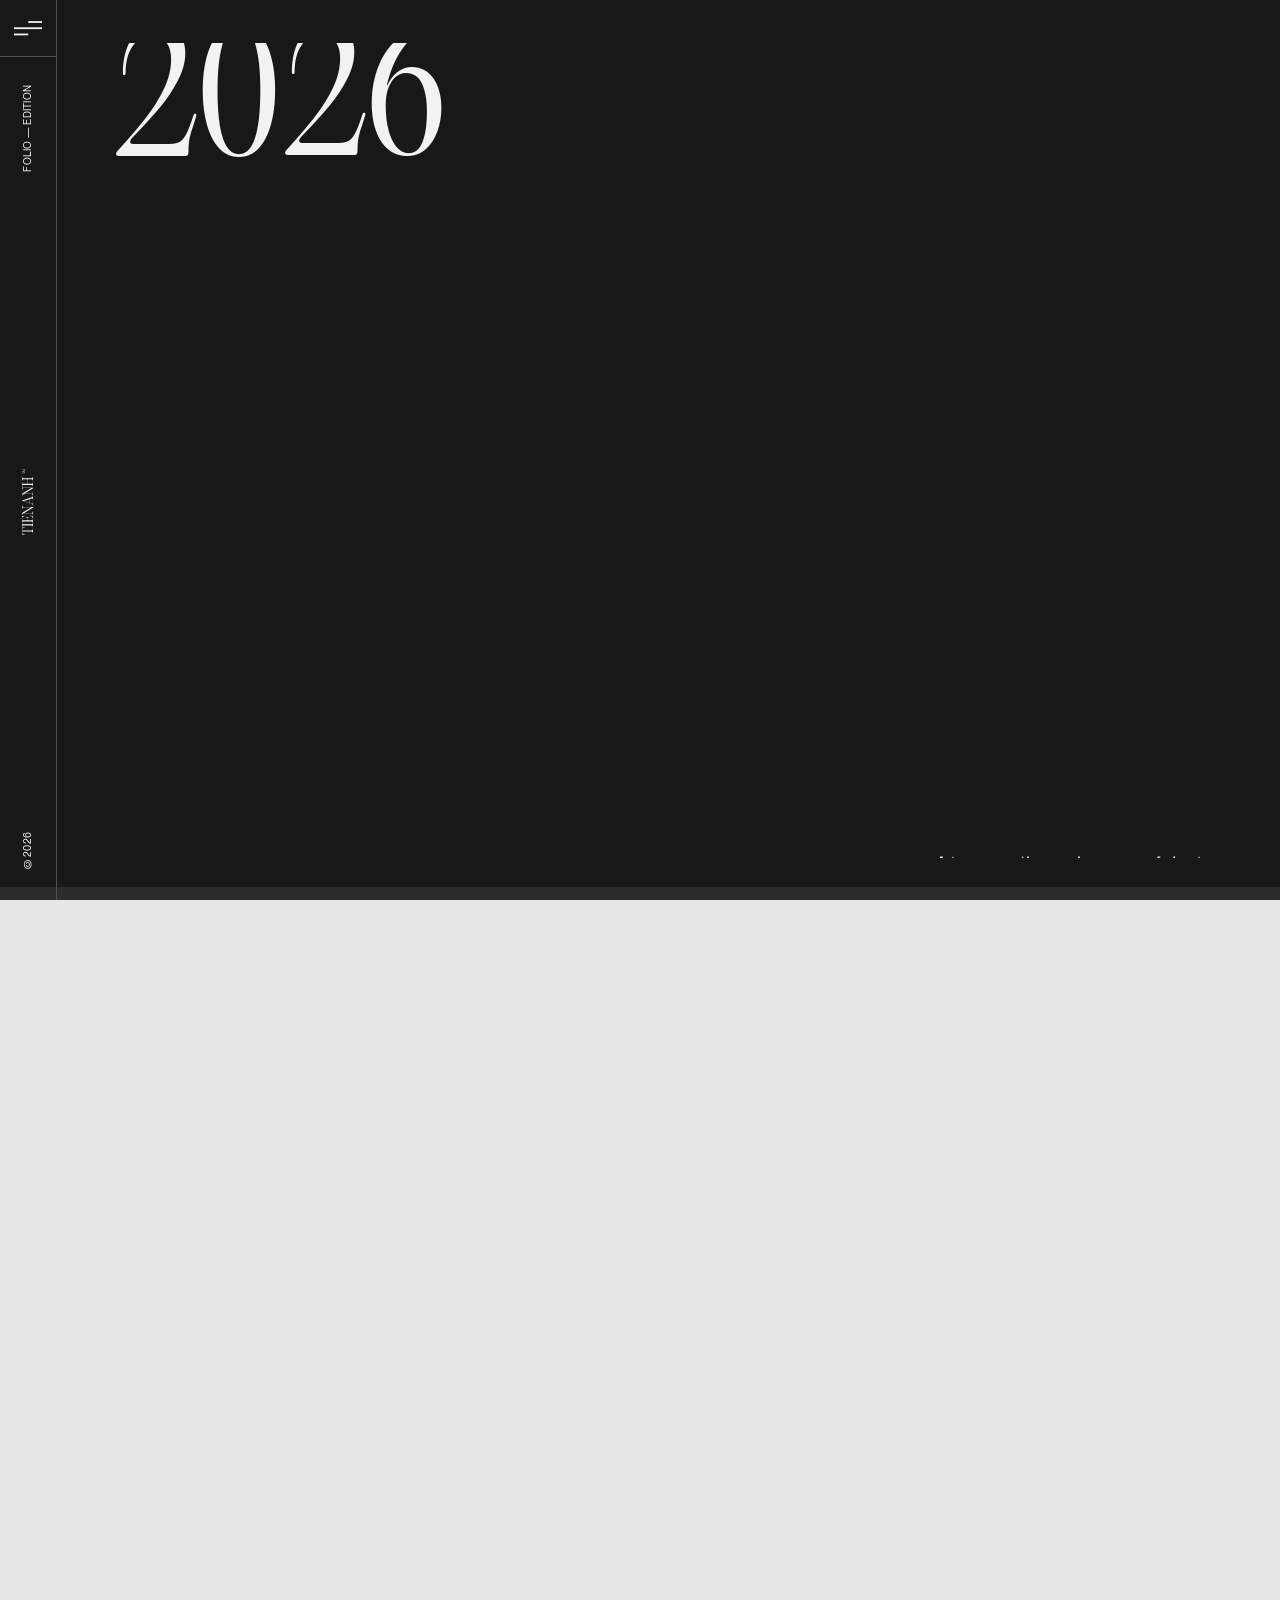
==== commit 893338ae: "Replace all remaining Khanh references with Tien Anh" ====
--- a/index.html
+++ b/index.html
@@ -27,7 +27,7 @@
 </p> <div class="flex w-full flex-col gap-5 md:absolute md:top-(--vg) md:right-16 md:z-10 md:w-[calc(61.4_*_var(--scale))] md:min-w-0" data-about-reveal-group-trigger> <p class="text-[calc(1.1_*_var(--scale))] uppercase leading-[1.2] opacity-0" data-about-reveal-label>
 Quick intro
 </p> <p class="text-2xl leading-[1.3] opacity-0 md:text-(length:--display-fs) font-medium" data-about-reveal-intro>
-Hi, I’m Khanh — a designer with 10+ years of experience in digital
+Hi, I’m Tien Anh — a designer with 10+ years of experience in digital
         products, websites, and visual systems, creating clear and thoughtful
         experiences.
 </p> </div> <a class="to-link-underline inline-flex items-center gap-2 text-lg font-medium leading-[1.2] md:absolute md:bottom-(--vg) md:text-(length:--cta-fs) md:z-10 md:left-[calc(100%_-_calc(6.4_*_var(--scale))_-_calc(61.4_*_var(--scale)))]" href="/about" data-to-link-underline>
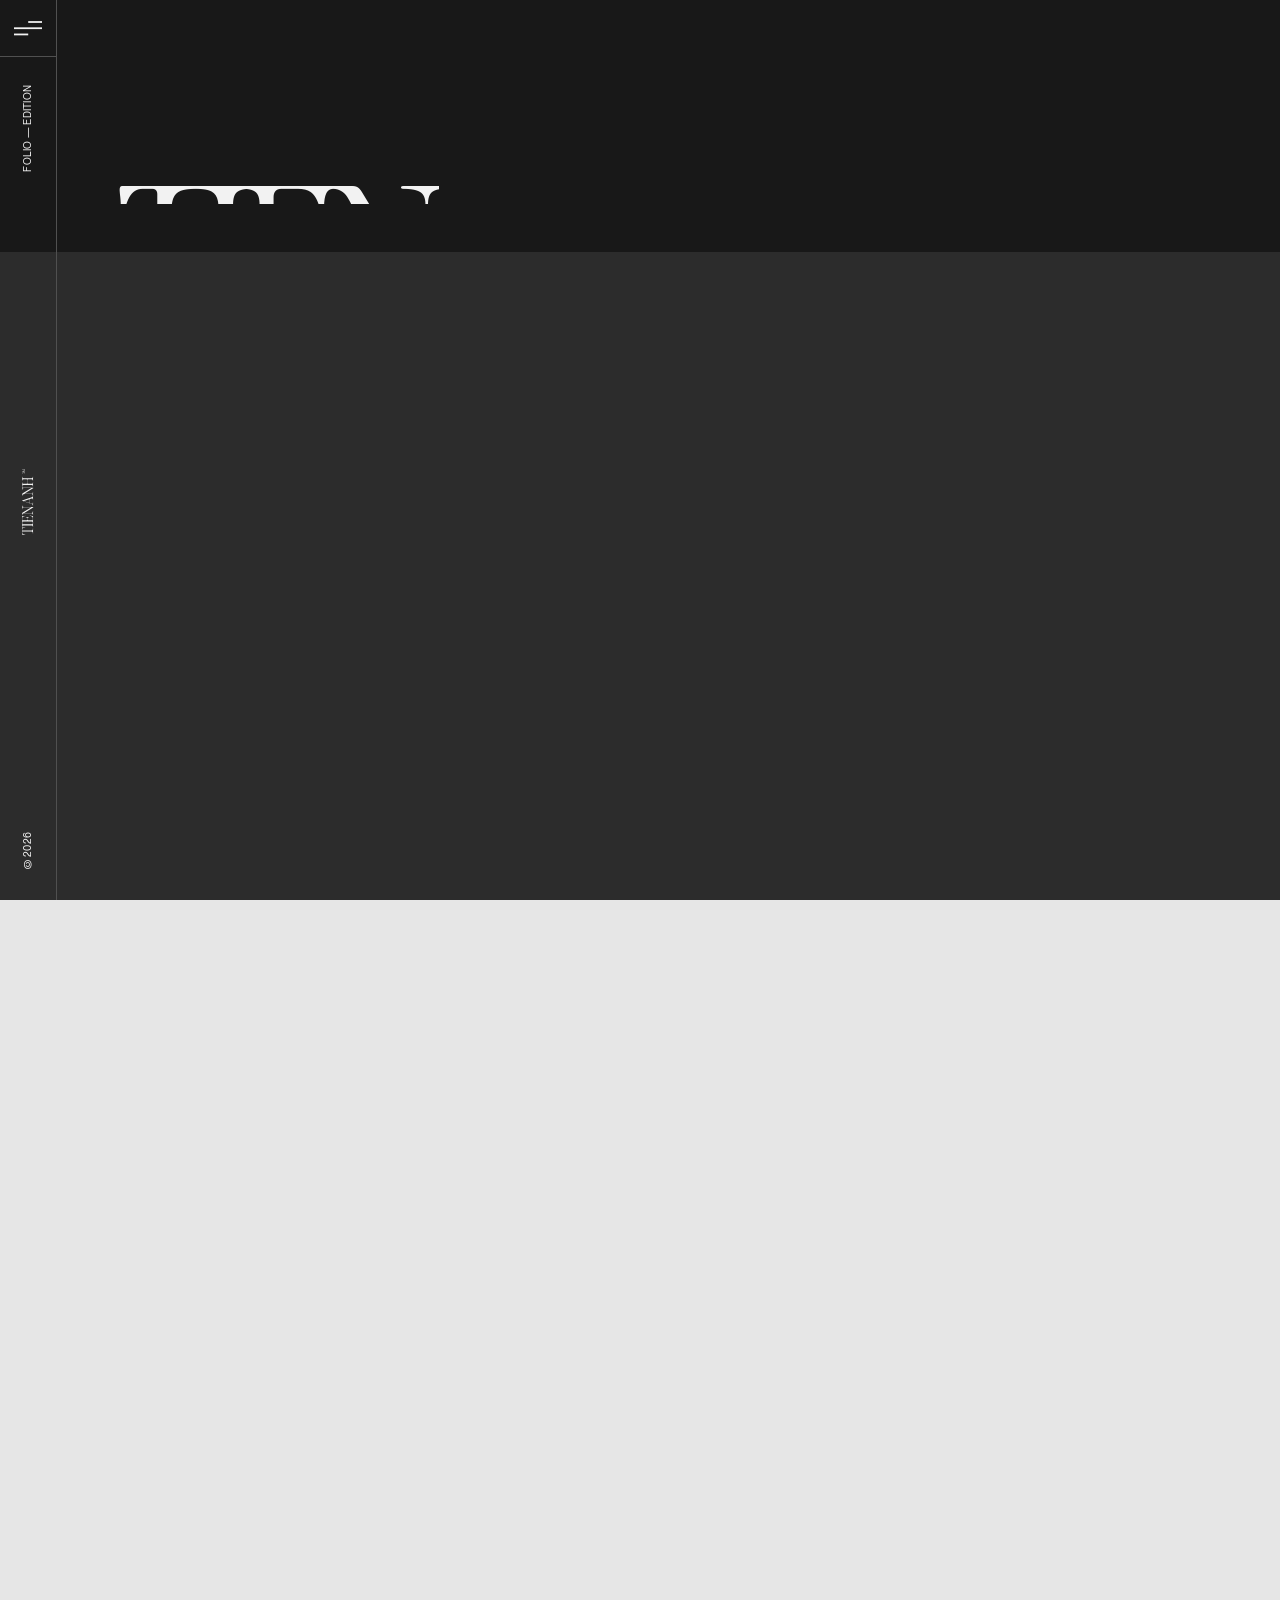
==== commit 4e9213aa: "Update favicon to TA monogram and social share to TIEN ANH" ====
--- a/index.html
+++ b/index.html
@@ -1,4 +1,4 @@
-<!DOCTYPE html><html lang="en"> <head><meta charset="UTF-8"><meta name="viewport" content="width=device-width"><link rel="icon" type="image/png" href="/_astro/favicon.Dzio11Ed.png"><meta name="description" content="Independent designer crafting digital products, brand experiences, and thoughtful interactions."><meta property="og:title" content="Tien Anh ─ Independent Designer"><meta property="og:description" content="Independent designer crafting digital products, brand experiences, and thoughtful interactions."><meta property="og:image" content="/_astro/social-share.6vvvIo3Z.png"><meta property="og:type" content="website"><meta name="twitter:card" content="summary_large_image"><meta name="twitter:title" content="Tien Anh ─ Independent Designer"><meta name="twitter:description" content="Independent designer crafting digital products, brand experiences, and thoughtful interactions."><meta name="twitter:image" content="/_astro/social-share.6vvvIo3Z.png"><meta name="generator" content="Astro v6.3.1"><title>Tien Anh ─ Independent Designer</title><script>
+<!DOCTYPE html><html lang="en"> <head><meta charset="UTF-8"><meta name="viewport" content="width=device-width"><link rel="icon" type="image/png" href="/_astro/favicon.Dzio11Ed.png?v=2"><meta name="description" content="Independent designer crafting digital products, brand experiences, and thoughtful interactions."><meta property="og:title" content="Tien Anh ─ Independent Designer"><meta property="og:description" content="Independent designer crafting digital products, brand experiences, and thoughtful interactions."><meta property="og:image" content="/_astro/social-share.6vvvIo3Z.png"><meta property="og:type" content="website"><meta name="twitter:card" content="summary_large_image"><meta name="twitter:title" content="Tien Anh ─ Independent Designer"><meta name="twitter:description" content="Independent designer crafting digital products, brand experiences, and thoughtful interactions."><meta name="twitter:image" content="/_astro/social-share.6vvvIo3Z.png"><meta name="generator" content="Astro v6.3.1"><title>Tien Anh ─ Independent Designer</title><script>
       if ("scrollRestoration" in history) {
         history.scrollRestoration = "manual";
       }
